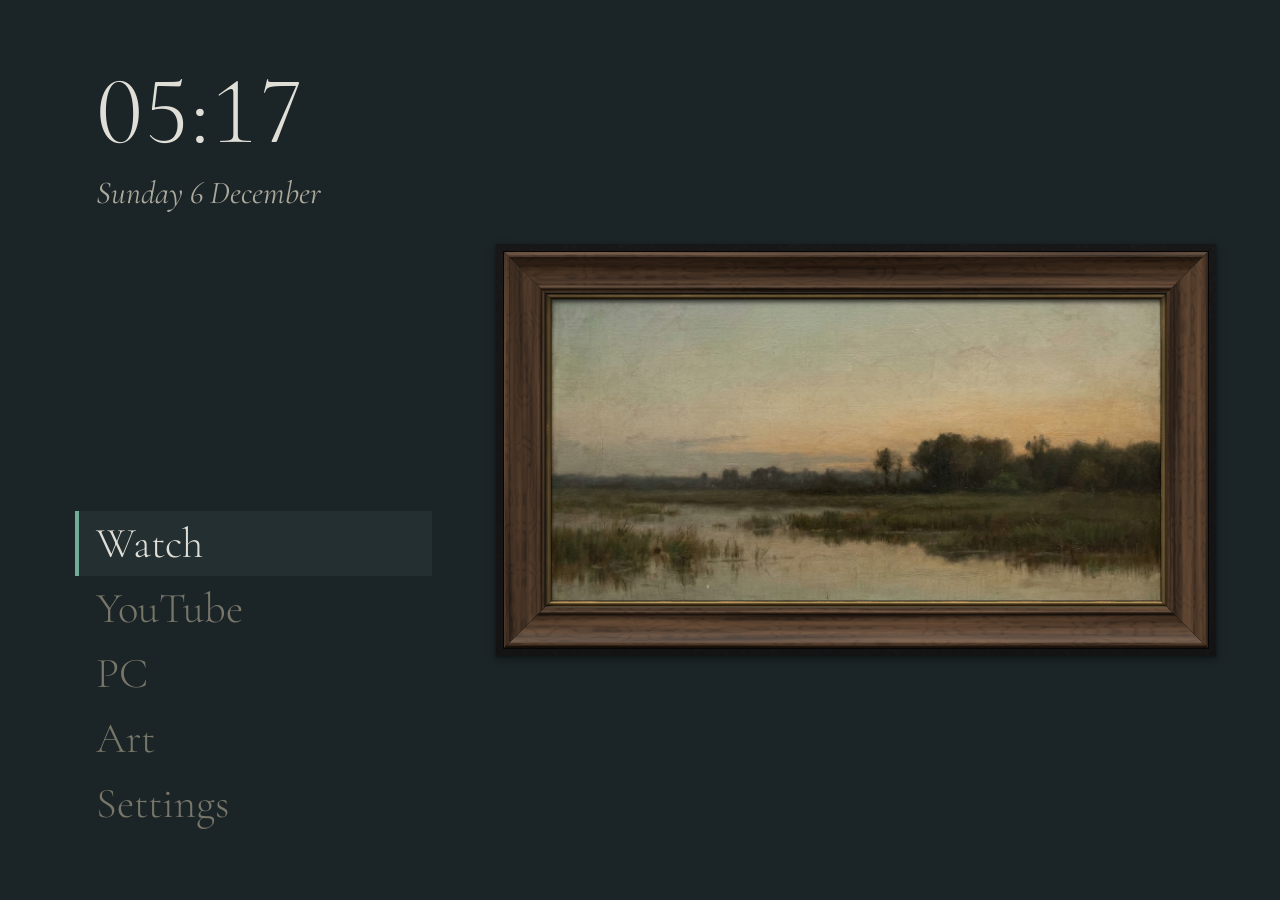
==== framed/index.html @ 80cb9a3a "Merge branch 'devin/1793652035-framed-ux-audit'" ====
<!DOCTYPE html>
<html lang="en" data-theme="mhach">
<head>
  <meta charset="utf-8">
  <title>framed</title>
  <meta name="viewport" content="width=1920, user-scalable=no">
  <meta name="description" content="framed — launcher + art mode for a Samsung Frame TV">
  <link rel="icon" href="assets/icon.png">
  <link rel="stylesheet" href="css/theme.css">
  <link rel="stylesheet" href="css/app.css">
  <link rel="stylesheet" href="css/frames.css">
</head>
<body>
  <div id="app" class="app">

    <!-- ============ LAUNCHER ============ -->
    <section id="screen-launcher" class="screen screen--launcher" data-screen="launcher" hidden>
      <div class="home">
        <div class="home__side">
          <header class="mast mast--home">
            <div class="mast__clock" id="mast-clock" aria-live="off">--:--</div>
            <div class="mast__date" id="mast-date"></div>
          </header>

          <div class="tiles" id="tiles" role="menu" aria-label="Apps">
            <button class="tile" data-focusable data-app="media" data-kind="screen" role="menuitem" tabindex="-1">
              <span class="tile__label">Watch</span>
            </button>
            <button class="tile" data-focusable data-app="youtube" data-kind="external" role="menuitem" tabindex="-1">
              <span class="tile__label">YouTube</span>
            </button>
            <!-- PC: launches the Moonlight app; the real bridge maps "moonlight" to its Tizen app id -->
            <button class="tile" data-focusable data-app="moonlight" data-kind="external" role="menuitem" tabindex="-1">
              <span class="tile__label">PC</span>
            </button>
            <button class="tile" data-focusable data-app="art" data-kind="screen" role="menuitem" tabindex="-1">
              <span class="tile__label">Art</span>
            </button>
            <button class="tile" data-focusable data-app="settings" data-kind="screen" role="menuitem" tabindex="-1">
              <span class="tile__label">Settings</span>
            </button>
          </div>
        </div>

        <!-- live miniature of the Art screen: the current picture, matte and frame -->
        <div class="home__art" id="home-art" aria-hidden="true">
          <div class="art-stage home__stage" id="home-stage">
            <div class="art-frame" id="home-frame">
              <span class="side side--t mount"></span>
              <span class="side side--l mount"></span>
              <span class="side side--r mount"></span>
              <span class="side side--b mount"></span>
              <span class="side side--t mould"></span>
              <span class="side side--l mould"></span>
              <span class="side side--r mould"></span>
              <span class="side side--b mould"></span>
              <div class="art-image" id="home-image"></div>
            </div>
          </div>
        </div>
      </div>
    </section>

    <!-- ============ ART ============ -->
    <section id="screen-art" class="screen screen--art" data-screen="art" hidden>
      <div class="art-stage" id="art-stage">
        <div class="art-frame" id="art-frame">
          <span class="side side--t mount"></span>
          <span class="side side--l mount"></span>
          <span class="side side--r mount"></span>
          <span class="side side--b mount"></span>
          <span class="side side--t mould"></span>
          <span class="side side--l mould"></span>
          <span class="side side--r mould"></span>
          <span class="side side--b mould"></span>
          <div class="art-image" id="art-image" role="img" aria-label="Artwork">
            <!-- two layers so the slideshow can cross-fade -->
            <div class="art-layer" id="art-layer-a" data-active="true"></div>
            <div class="art-layer" id="art-layer-b" data-active="false"></div>
          </div>
        </div>
        <div class="art-label" id="art-label" hidden>
          <div class="art-label__title" id="art-label-title"></div>
          <div class="art-label__meta" id="art-label-meta"></div>
        </div>
      </div>
      <!-- corner affordance: the only focusable on the stage while the panel is closed -->
      <button class="art-corner" id="art-corner" data-focusable tabindex="-1" aria-label="Art settings (S)">
        <span class="art-corner__hint">Adjust</span>
      </button>

      <aside class="panel" id="art-panel" aria-label="Art settings" hidden>
        <div class="panel__status" id="art-panel-status" aria-live="polite"></div>
        <div class="panel__sensor" id="art-ambient-status" role="status">Manual</div>
        <div class="panel__body" id="art-controls"></div>
      </aside>
    </section>

    <!-- ============ MEDIA: BROWSE ============ -->
    <section id="screen-media" class="screen screen--media" data-screen="media" hidden>
      <header class="mast mast--tight">
        <span class="mast__word">Watch</span>
      </header>

      <div class="media-browse">
        <!-- one strip of peers: Search is an action, the rest are shelves. All are plain
             buttons so ◂ ▸ walks the strip; a choice control here would eat ◂ ▸ to
             change shelf and strand the cursor away from Search. -->
        <div class="media-tools">
          <div class="media-shelves" id="media-shelves">
            <button class="shelf-btn" data-focusable data-shelf="search" tabindex="-1">Search</button>
            <button class="shelf-btn" data-focusable data-shelf="board" tabindex="-1">Board</button>
            <button class="shelf-btn" data-focusable data-shelf="browse" tabindex="-1">Browse</button>
            <button class="shelf-btn" data-focusable data-shelf="saved" data-label="My List" tabindex="-1">My List</button>
            <button class="shelf-btn" data-focusable data-shelf="continue" data-label="Continue" tabindex="-1">Continue</button>
            <button class="shelf-btn" data-focusable data-shelf="addons" tabindex="-1">Addons</button>
          </div>
        </div>
        <div class="media-cats" id="media-cats"></div>
        <div class="media-cats" id="media-filter"></div>
        <div class="media-cats" id="media-libtools"></div>
        <div class="status media-status" id="media-status" aria-live="polite"></div>
        <div class="media-grid" id="media-grid"></div>
        <button class="media-more" id="media-more" data-focusable tabindex="-1" hidden>More titles</button>
      </div>

      <!-- on-screen keyboard: the remote has no text entry, so search is typed by d-pad -->
      <div class="media-keys" id="media-keys" hidden>
        <div class="media-keys__query" id="media-query" aria-live="polite"></div>
        <div class="media-keys__grid" id="media-keys-grid"></div>
        <div class="media-keys__history" id="media-key-history"></div>
      </div>
    </section>

    <!-- ============ MEDIA: DETAIL ============ -->
    <section id="screen-media-item" class="screen screen--media-item" data-screen="media-item" hidden>
      <span id="md-crumb" hidden></span>
      <div class="media-detail__backdrop" id="md-backdrop" aria-hidden="true"></div>
      <div class="media-detail">
        <div class="media-detail__poster" id="md-poster" role="img" aria-label="Poster"></div>
        <div class="media-detail__info">
          <h2 class="media-detail__title" id="md-title"></h2>
          <div class="media-detail__meta" id="md-meta"></div>
          <div class="media-detail__cast" id="md-cast"></div>
          <p class="media-detail__desc" id="md-desc"></p>
          <div class="media-actions">
            <button class="act act--fill" id="md-play" data-focusable tabindex="-1" data-gated="true">
              <span class="act__name">Play</span><span class="act__value"></span>
            </button>
            <span class="act__why" id="md-play-why" hidden></span>
            <button class="act" id="md-save" data-focusable tabindex="-1"><span class="act__name">Save to My List</span></button>
            <button class="act" id="md-watched" data-focusable tabindex="-1"><span class="act__name">Mark watched</span></button>
            <button class="act" id="md-dismiss" data-focusable tabindex="-1" hidden><span class="act__name">Forget my place</span></button>
          </div>
          <div class="media-section-head" id="md-episodes-head" hidden>Episodes</div>
          <div class="media-episodes" id="md-episodes">
            <div class="season-pick" id="md-season"></div>
          </div>
          <div class="media-section-head" id="md-sources-head" hidden>Sources<span class="media-section-head__count" id="md-sources-count"></span></div>
          <div class="media-streams sources" id="md-streams"></div>
          <div class="status" id="md-status" aria-live="polite"></div>
        </div>
      </div>
    </section>

    <!-- ============ MEDIA: PLAYBACK ============ -->
    <!-- state contract: .player carries the machine as data-* attributes; media-play.js
         owns the machine + timers and writes attributes, text and inline widths/lefts. -->
    <section id="screen-media-play" class="screen screen--media-play" data-screen="media-play" hidden>
      <div class="player" id="mp" data-state="starting" data-chrome="shown" data-scrub="idle" data-slow="false" data-panel="closed" data-upnext="none">

        <video class="player__video" id="mp-video" playsinline></video>
        <div class="player__dim" aria-hidden="true"></div>

        <header class="player__top">
          <div class="player__title" id="mp-title"><span class="player__ep" id="mp-ep"></span></div>
          <div class="player__clock" id="mp-clock"></div>
        </header>

        <div class="player__band">
          <div class="upnext" id="mp-upnext">
            <div class="upnext__kicker">Up next</div>
            <div class="upnext__title" id="mp-upnext-title"></div>
            <div class="upnext__count">
              <div class="progress"><div class="progress__fill" id="mp-upnext-fill" style="width:100%"></div></div>
              <span class="upnext__words" id="mp-upnext-words"></span>
            </div>
            <p class="upnext__missing">None of this episode’s sources play on this TV.</p>
            <div class="acts">
              <button class="act act--fill" id="mp-upnext-go" data-focusable tabindex="-1"><span class="act__name">Play now</span></button>
              <button class="act" id="mp-upnext-stay" data-focusable tabindex="-1"><span class="act__name">Keep watching</span></button>
            </div>
          </div>

          <div class="player__line">
            <span class="player__state" id="mp-state" aria-live="polite"></span>
            <span class="player__times"><span class="player__now" id="mp-now">0:00</span> / <span id="mp-dur">0:00</span></span>
          </div>

          <div class="timeline" id="mp-timeline" data-focusable tabindex="-1" data-adjust="horizontal"
               role="slider" aria-label="Position" aria-valuemin="0" aria-valuemax="0" aria-valuenow="0" aria-valuetext="0:00 of 0:00">
            <div class="timeline__track">
              <div class="timeline__buffered" id="mp-buffered"></div>
              <div class="timeline__played" id="mp-played"></div>
              <div class="timeline__span" id="mp-span"></div>
              <div class="timeline__preview" id="mp-preview"></div>
              <div class="timeline__tip" id="mp-tip"><span class="timeline__delta" id="mp-tip-delta"></span></div>
              <div class="timeline__head" id="mp-head"></div>
            </div>
          </div>

          <div class="player__strip">
            <button class="act player__toggle" id="mp-toggle" data-focusable tabindex="-1"><span class="act__name">Pause</span></button>
            <button class="act" id="mp-subs" data-focusable tabindex="-1" data-row="lang"><span class="act__name">Subtitles</span><span class="act__value">Off</span></button>
            <button class="act" id="mp-speed" data-focusable tabindex="-1" data-row="speed"><span class="act__name">Speed</span><span class="act__value">1×</span></button>
            <button class="act" id="mp-sound" data-focusable tabindex="-1" data-row="sound"><span class="act__name">Sound</span><span class="act__value"></span></button>
            <button class="act" id="mp-next" data-focusable tabindex="-1" hidden><span class="act__name">Next episode</span></button>
            <span class="legend" id="mp-legend"></span>
          </div>
        </div>

        <div class="player__badge" aria-hidden="true">Buffering<div class="wait wait--inline"><span class="wait__tick"></span></div></div>

        <div class="player__veil" id="mp-veil">
          <div class="veil" role="status" aria-live="polite">
            <div class="veil__kicker" id="mp-veil-kicker"></div>
            <div class="veil__title" id="mp-veil-title"></div>
            <div class="veil__sub" id="mp-veil-sub"></div>
            <div class="wait" id="mp-veil-wait"><span class="wait__tick"></span></div>
            <p class="veil__msg" id="mp-veil-msg"></p>
            <p class="veil__cause" id="mp-veil-cause" hidden></p>
            <div class="veil__slow"><p class="veil__cause" id="mp-veil-slowcause"></p></div>
            <div class="acts" id="mp-veil-acts">
              <button class="act act--fill" id="mp-veil-go" data-focusable tabindex="-1"><span class="act__name"></span><span class="act__value"></span></button>
              <button class="act" id="mp-veil-alt" data-focusable tabindex="-1" hidden><span class="act__name"></span></button>
            </div>
            <span class="legend" id="mp-veil-legend"></span>
          </div>
        </div>

        <aside class="panel" id="mp-panel" aria-label="Options" hidden>
          <div class="panel__body">
            <div class="panel__title">Options</div>
            <div class="panel__group">Subtitles</div>
            <div id="mp-ctl-subs"></div>
            <div class="panel__group">Playback</div>
            <div id="mp-ctl-play"></div>
            <div class="panel__group" id="mp-grp-series" hidden>Series</div>
            <div id="mp-ctl-series"></div>
          </div>
          <div class="panel__foot">
            <span class="legend"><span class="legend__item"><span class="key">◂ ▸</span> Change</span><span class="legend__item"><span class="key">Back</span> Close</span></span>
          </div>
        </aside>
      </div>
    </section>

    <!-- ============ SETTINGS ============ -->
    <section id="screen-settings" class="screen screen--settings" data-screen="settings" hidden>
      <header class="mast">
        <span class="mast__word">Settings</span>
      </header>

      <div class="settings">
        <div class="settings__col">
          <div id="settings-home"></div>
          <div id="settings-theme"></div>
        </div>
      </div>

      <div class="about">framed 0.1.0 · <span id="about-bridge">—</span> · <span id="about-library">—</span></div>
    </section>

    <div class="toast" id="toast" role="status" aria-live="polite" hidden></div>
  </div>

  <!-- order matters: no modules (file:// must work), each file attaches to window.framed -->
  <svg width="0" height="0" aria-hidden="true" style="position:absolute">
    <filter id="adaptive-art-filter" color-interpolation-filters="sRGB" x="0" y="0" width="100%" height="100%">
      <feColorMatrix id="adaptive-color-matrix" type="matrix" values="1 0 0 0 0 0 1 0 0 0 0 0 1 0 0 0 0 0 1 0"/>
    </filter>
  </svg>
  <script src="js/bridge.tizen.js"></script>
  <script src="js/bridge.js"></script>
  <script src="js/store.js"></script>
  <script src="js/adaptive-core.js"></script>
  <script src="js/adaptive.js"></script>
  <script src="js/toast.js"></script>
  <script src="js/library.js"></script>   <!-- image source seam: swap this file to change where pictures come from -->
  <script src="js/slideshow.js"></script>
  <script src="js/controls.js"></script>
  <script src="js/nav.js"></script>
  <script src="js/router.js"></script>
  <script src="js/screens/launcher.js"></script>
  <script src="js/screens/art.js"></script>
  <script src="js/media.js"></script>     <!-- media source seam: Stremio addon protocol client + config block -->
  <script src="js/screens/media.js"></script>
  <script src="js/screens/media-item.js"></script>
  <script src="js/screens/media-play.js"></script>
  <script src="js/screens/settings.js"></script>
  <script src="js/app.js"></script>
</body>
</html>
---- framed/css/theme.css ----
/* =====================================================================================
 * framed — THEME: Mhach (the Saltmoor Pyramid), ultima Visual Language Canon §5.3.
 *
 * The only file where colour, type, line weight, radius, motion and space are decided.
 * css/app.css consumes these roles and holds no visual literals.
 * 1rem = 10 logical px on the 1920×1080 canvas. 10-foot floor: no text under 2.8rem.
 * ===================================================================================== */

@font-face { font-family: "Cormorant Garamond"; font-style: normal; font-weight: 300; font-display: block; src: url("../assets/fonts/cormorant-garamond-latin-300-normal.woff2") format("woff2"); }
@font-face { font-family: "Cormorant Garamond"; font-style: normal; font-weight: 400; font-display: block; src: url("../assets/fonts/cormorant-garamond-latin-400-normal.woff2") format("woff2"); }
@font-face { font-family: "Cormorant Garamond"; font-style: normal; font-weight: 500; font-display: block; src: url("../assets/fonts/cormorant-garamond-latin-500-normal.woff2") format("woff2"); }
@font-face { font-family: "Cormorant Garamond"; font-style: italic; font-weight: 400; font-display: block; src: url("../assets/fonts/cormorant-garamond-latin-400-italic.woff2") format("woff2"); }
@font-face { font-family: "EB Garamond"; font-style: normal; font-weight: 400; font-display: block; src: url("../assets/fonts/eb-garamond-latin-400-normal.woff2") format("woff2"); }
@font-face { font-family: "EB Garamond"; font-style: normal; font-weight: 500; font-display: block; src: url("../assets/fonts/eb-garamond-latin-500-normal.woff2") format("woff2"); }
@font-face { font-family: "EB Garamond"; font-style: italic; font-weight: 400; font-display: block; src: url("../assets/fonts/eb-garamond-latin-400-italic.woff2") format("woff2"); }

:root,
html[data-theme="mhach"] {
  /* ---- surfaces: waterlogged stone ---- */
  --fr-color-bg: #1B2427;              /* surface-base */
  --fr-color-surface: #242F32;         /* surface-raised */
  --fr-color-surface-raised: #242F32;  /* focused row / tile ground */
  --fr-color-surface-sunken: #12191C;  /* standing water, behind the matte */

  /* ---- ink: bone-pale ---- */
  --fr-color-text: #E0DFD7;
  --fr-color-text-muted: #ABA99C;
  --fr-color-text-faint: #777669;

  /* ---- lines ---- */
  --fr-color-border: #344246;
  --fr-color-border-strong: #4A5D64;
  --fr-border-width: 0.1rem;           /* pass 2: was 1px. In rem it stays one canvas pixel whether the engine lays out at 1080 or 2160 (4K panel) */

  /* ---- states ----
   * focus = charge (presence: where the cursor is). selected = seal (what is committed).
   * breach only for refusals. Nothing else carries colour. */
  --fr-color-focus: #72AC99;           /* charge */
  --fr-color-focus-text: #9CC9BA;      /* charge, text-safe */
  --fr-color-selected: #8143AD;        /* seal */
  --fr-color-selected-text: #C7A3E0;   /* seal, text-safe */
  --fr-color-disabled: #4A5D64;
  --fr-color-error: #A83841;           /* breach */
  --fr-color-ok: #72AC99;
  --fr-color-info: #4A5D64;
  --fr-focus-ring-width: 0.4rem;
  --fr-focus-bar: 0.6rem;              /* the charge bar on a focused tile / row */
  --fr-focus-scale: 1;                 /* Mhach does not grow; it is already exact */
  --fr-focus-gap: 0.8rem;              /* poster cursor: a charge rule held off the image, like a frame's reveal */
  --fr-color-focus-dim: #536E65;       /* charge-dim: the cursor on something that can't be acted on */
  --fr-recede: 0.55;                   /* the rest of a poster wall while one poster has the cursor */

  /* ---- art frame tones (read by js/screens/art.js) ---- */
  --fr-frame-dark: #12191C;
  --fr-frame-light: #E0DFD7;
  --fr-recess: rgba(0, 0, 0, 0.3);     /* shadow-box set-back band: a crisp step, never a blur */
  --fr-label-meta-opacity: 0.72;
  --fr-floor-black: #000;              /* the floor preview dims toward true black */

  /* ---- typography: serifs only, inverted weight (large runs light) ---- */
  --fr-font-display: "Cormorant Garamond", "EB Garamond", Georgia, serif;
  --fr-font-family: "EB Garamond", Georgia, serif;
  --fr-font-size-body: 2.8rem;
  --fr-font-size-label: 3.2rem;        /* control names, values */
  --fr-font-size-tile: 6.4rem;         /* launcher words */
  --fr-font-size-heading: 4.8rem;
  --fr-font-size-title: 7.2rem;        /* screen title */
  --fr-font-size-display: 14.4rem;     /* launcher clock */
  --fr-font-weight-display: 300;
  --fr-font-weight-heading: 300;
  --fr-font-weight-label: 400;
  --fr-font-weight-strong: 500;
  --fr-line-height: 1.4;
  --fr-letter-spacing-label: 0.02em;

  /* ---- space: canon §3.1 (4px base, ×1.5), doubled for the 10-foot canvas ---- */
  --fr-space-1: 0.8rem;
  --fr-space-2: 1.2rem;
  --fr-space-3: 1.6rem;
  --fr-space-4: 2.4rem;
  --fr-space-5: 3.2rem;
  --fr-space-6: 4.8rem;
  --fr-space-7: 7.2rem;
  --fr-space-8: 9.6rem;
  --fr-space-9: 14.4rem;
  --fr-gutter: 14.4rem;                /* screen side margin */
  --fr-panel-width: 72rem;
  --fr-home-art-width: 108rem;         /* launcher miniature of the Art screen (16:9) */
  /* The Frame 2024 (55" LS03D) body and bezel in mm, for the home miniature's TV frame */
  --fr-tv-body-w: 1236.98;
  --fr-tv-body-h: 708.66;
  --fr-tv-bezel-side: 14.14;
  --fr-tv-bezel-tb: 14.38;
  --fr-home-art-recede: 0.45;          /* how far it dims while another app is focused */

  /* ---- shape & motion: the pyramid does not forgive curves; motion cuts ---- */
  --fr-radius: 0;
  --fr-motion: 60ms ease-out;
  --fr-motion-reveal: 110ms ease-out;
  --fr-motion-art: 900ms ease-in-out;  /* slideshow dissolve: the one slow thing, because it is the art */
  --fr-shadow-panel: none;             /* canon §2.5: no drop shadows */
  --fr-shadow-toast: none;

  /* =================================================================================
   * PASS 2 — playback and media surfaces. Every role below is new; nothing above changed.
   * ================================================================================= */

  /* ---- over the picture: a flat band of standing water. Never a gradient, never a blur. ---- */
  --fr-color-scrim: rgba(18, 25, 28, 0.88);  /* surface-sunken held over video */
  --fr-pause-dim: 0.45;                      /* how far the picture steps back while paused */
  --fr-color-veil: #000;                     /* behind starting / refusals / the end: the screen is "off" */
  --fr-backdrop-opacity: 0.12;               /* detail backdrop (was 0.22 inline): a bright still must not lift muted ink below AA */
  --fr-player-gutter: 9.6rem;                /* band side margin: wider than the picture's own safe area */
  --fr-panel-width-player: 88rem;            /* Options drawer: a subtitle language row fits five names on one line */

  /* ---- the one filled action on a surface: bone ground, stone ink ---- */
  --fr-color-act: #E0DFD7;
  --fr-color-on-act: #1B2427;
  --fr-color-act-gated: #344246;             /* a filled action that can't be used yet; its reason sits beside it */
  --fr-color-on-act-gated: #ABA99C;

  /* ---- timeline, progress hairlines ---- */
  --fr-color-track: #4A5D64;                 /* the whole length */
  --fr-color-buffered: #777669;              /* what has arrived */
  --fr-color-played: #E0DFD7;                /* what has been seen */
  --fr-timeline-h: 0.6rem;
  --fr-timeline-h-focus: 1.2rem;             /* the track thickens under the cursor instead of changing colour */
  --fr-thumb-w: 0.6rem;                      /* the upright head, same blade as .range__thumb */
  --fr-thumb-h: 4.8rem;
  --fr-progress-h: 0.6rem;                   /* resume hairline on posters and episode rows */

  /* ---- waits: a stepped tick along a hairline (8 cuts per cycle). It cuts, it does not glide.
   * Work in progress is bone, not charge: charge means "the cursor is here", and a wait is not a cursor. ---- */
  --fr-color-working: #ABA99C;
  --fr-wait-cycle: 1.6s;

  /* ---- subtitles (::cue): the body serif on a stone ground ---- */
  --fr-cue-font: "EB Garamond", Georgia, serif;
  --fr-cue-ink: #E0DFD7;
  --fr-cue-ground: rgba(18, 25, 28, 0.72);

  /* ---- player timing, read by js/screens/media-play.js via getComputedStyle (unitless ms) ---- */
  --fr-chrome-linger: 5000;                  /* overlay hides this long after the last key, while playing */
  --fr-scrub-settle: 800;                    /* a scrub commits this long after the last ◂ ▸ */
  --fr-slow-start: 8000;                     /* starting longer than this earns the second line + another-source action */
  --fr-stall: 20000;                         /* buffering longer than this becomes a refusal with Retry */
  --fr-upnext-count: 10;                     /* seconds the next-episode countdown runs (autoplay on) */
}
---- framed/css/app.css ----
/*
 * framed — LAYOUT & MECHANICS ONLY.
 * No colour, font, radius, motion or spacing literals live here; everything resolves through
 * css/theme.css. If you need a new visual decision, add a token there and reference it here.
 *
 * Authoring canvas: 1920×1080 logical (Tizen renders web apps at 1080p logical and the panel
 * upscales to 4K). 1rem = 100vw/192 = 10px at 1920 wide.
 */
html { font-size: calc(100vw / 192); background: var(--fr-color-bg); }
html, body { margin: 0; padding: 0; height: 100%; overflow: hidden; }
body {
  font-family: var(--fr-font-family);
  font-size: var(--fr-font-size-body);
  line-height: var(--fr-line-height);
  color: var(--fr-color-text);
  background: var(--fr-color-bg);
  -webkit-font-smoothing: antialiased;
  cursor: none;                       /* TV: no pointer. Shown again while a pointer actually moves. */
}
body.has-pointer { cursor: default; }
*, *::before, *::after { box-sizing: border-box; }
button { font: inherit; color: inherit; background: none; border: 0; padding: 0; margin: 0; text-align: inherit; cursor: inherit; }
button:focus, [data-focusable]:focus { outline: none; }  /* focus is drawn explicitly below, never left to UA defaults */
[hidden] { display: none !important; }

.app { position: relative; width: 100%; height: 100%; }
.screen { position: absolute; top: 0; right: 0; bottom: 0; left: 0; display: flex; flex-direction: column; }

/* ---------- masthead ---------- */
.mast { padding: var(--fr-space-8) var(--fr-gutter) 0; }
.mast__clock {
  font-family: var(--fr-font-display); font-size: var(--fr-font-size-display); font-weight: var(--fr-font-weight-display);
  line-height: 1; font-variant-numeric: lining-nums tabular-nums;
}
.mast__word {
  font-family: var(--fr-font-display); font-size: var(--fr-font-size-title); font-weight: var(--fr-font-weight-display);
  line-height: 1;
}

/* ---------- launcher: time and the app index on the left, the art hanging on the right ---------- */
.home {
  flex: 1; display: grid; grid-template-columns: 1fr var(--fr-home-art-width); gap: var(--fr-space-8);
  align-items: center; padding: var(--fr-space-8) var(--fr-space-8) var(--fr-space-8) var(--fr-gutter);
}
.home__side { display: flex; flex-direction: column; justify-content: space-between; align-self: stretch; }
.mast--home { padding: 0; }
.mast__date {
  margin-top: var(--fr-space-3);
  font-family: var(--fr-font-display); font-style: italic; font-size: var(--fr-font-size-heading); font-weight: var(--fr-font-weight-label);
  color: var(--fr-color-text-muted);
}
.tiles { display: flex; flex-direction: column; margin-left: calc(var(--fr-space-5) * -1); }
.tile {
  position: relative; display: block; padding: var(--fr-space-2) var(--fr-space-5);
  color: var(--fr-color-text-faint);
  border-radius: var(--fr-radius);
  transition: background-color var(--fr-motion), color var(--fr-motion), box-shadow var(--fr-motion);
}
.tile__label {
  font-family: var(--fr-font-display); font-size: var(--fr-font-size-tile); font-weight: var(--fr-font-weight-display);
  line-height: 1.15;
}
.tile:focus, .tile.is-focused {
  color: var(--fr-color-text);
  background: var(--fr-color-surface-raised);
  box-shadow: inset var(--fr-focus-bar) 0 0 0 var(--fr-color-focus);
}

/* the miniature: a 16:9 copy of the Art screen; it recedes until Art is the focused app */
.home__art { position: relative; width: var(--fr-home-art-width); height: calc(var(--fr-home-art-width) * 9 / 16); }
.home__stage { position: absolute; }
.home__art::after {
  content: ""; position: absolute; top: 0; right: 0; bottom: 0; left: 0; pointer-events: none;
  background: var(--fr-color-bg); opacity: var(--fr-home-art-recede);
  transition: opacity var(--fr-motion-reveal);
}
.home__art.is-lit::after { opacity: 0; }

/* ---------- controls (shared by Art panel + Settings): one focusable row each ---------- */
.control {
  position: relative;
  display: grid; grid-template-columns: 1fr auto; grid-template-areas: "name value" "track track";
  gap: var(--fr-space-3) var(--fr-space-4); padding: var(--fr-space-4) var(--fr-space-5); margin: 0 calc(var(--fr-space-5) * -1);
  border-radius: var(--fr-radius);
  transition: background-color var(--fr-motion), box-shadow var(--fr-motion);
}
.control__name { grid-area: name; font-size: var(--fr-font-size-label); letter-spacing: var(--fr-letter-spacing-label); color: var(--fr-color-text-muted); }
.control__value {
  grid-area: value; font-family: var(--fr-font-display); font-size: var(--fr-font-size-label); font-weight: var(--fr-font-weight-strong);
  font-variant-numeric: lining-nums tabular-nums;
}
.control__track { grid-area: track; }
.control__help { display: none; }
.control--choice .control__value, .control--action .control__value { display: none; }
.control:focus, .control.is-focused {
  background: var(--fr-color-surface-raised);
  box-shadow: inset var(--fr-focus-bar) 0 0 0 var(--fr-color-focus);
}
.control:focus .control__name, .control.is-focused .control__name { color: var(--fr-color-text); }

/* range: hairline track, fill, upright thumb */
.range { position: relative; height: 0.2rem; margin: var(--fr-space-3) 0 var(--fr-space-2); background: var(--fr-color-border-strong); }
.range__fill { position: absolute; left: 0; top: 0; bottom: 0; background: var(--fr-color-text-faint); }
.range__thumb { position: absolute; top: 50%; width: 0.6rem; height: 3.2rem; margin-left: -0.3rem; transform: translateY(-50%); background: var(--fr-color-text-muted); }
.control:focus .range__fill, .control.is-focused .range__fill { background: var(--fr-color-focus); }
.control:focus .range__thumb, .control.is-focused .range__thumb { background: var(--fr-color-text); }

/* choice: words; the committed one is ink with a seal bar beneath */
.choice { display: flex; flex-wrap: wrap; gap: var(--fr-space-2) var(--fr-space-6); }
.choice__opt { font-size: var(--fr-font-size-label); padding-bottom: var(--fr-space-1); color: var(--fr-color-text-faint); }
.choice__opt[data-selected="true"] { color: var(--fr-color-text); box-shadow: inset 0 -0.3rem 0 0 var(--fr-color-selected); }
.choice__opt[data-disabled="true"] { color: var(--fr-color-disabled); }

/* swatches: colour squares; the committed one carries a seal outline */
.swatches { display: flex; flex-wrap: wrap; gap: var(--fr-space-4); padding: var(--fr-space-1) 0; }
.swatch { width: 6.4rem; height: 6.4rem; border: var(--fr-border-width) solid var(--fr-color-border-strong); border-radius: var(--fr-radius); }
.swatch[data-selected="true"] { outline: 0.4rem solid var(--fr-color-selected); outline-offset: 0.4rem; }
.swatch--custom { position: relative; }
.swatch--custom::after {
  content: "+"; position: absolute; top: 0; right: 0; bottom: 0; left: 0; display: flex; align-items: center; justify-content: center;
  font-family: var(--fr-font-display); font-weight: var(--fr-font-weight-display); font-size: var(--fr-font-size-heading); color: var(--fr-color-text-muted);
}

/* ---------- art settings panel (right-hand drawer, focus-trapped while open) ---------- */
.panel {
  position: absolute; top: 0; right: 0; bottom: 0; width: var(--fr-panel-width);
  display: flex; flex-direction: column;
  background: var(--fr-color-bg);
  box-shadow: var(--fr-shadow-panel);
}
.panel__status { display: none; }  /* the Picture row already says where the slideshow is */
.panel__sensor { padding: 16px 32px 0; font-size: 16px; opacity: 0.8; }
.panel__body { flex: 1; overflow-y: auto; padding: var(--fr-space-7) var(--fr-space-7); scrollbar-width: none; }
.panel__body::-webkit-scrollbar { display: none; }

/* ---------- art stage: matte + frame + image ----------
 * The stage IS the matte: its background is the matte colour, its padding is the matte width
 * (in vmin so the band is equal on all sides) plus an optional extra bottom weight.
 * The frame box is sized by JS (art.js layout()) to hug the image (contain) or fill (cover). */
.screen--art { background: var(--fr-color-surface-sunken); overflow: hidden; }
.art-stage {
  --matte: 8;              /* % of the shorter screen edge, each side */
  --matte-bottom: 0;       /* extra bottom %, gallery-style */
  --matte-color: var(--fr-frame-light);  /* overridden per user setting by JS */
  --frame-color: var(--fr-frame-dark);   /* caption ink, auto-contrast against the matte (JS) */
  --u: 1vmin; --mw: 0px; --fw: 0px;      /* mount / moulding geometry (JS, see css/frames.css) */
  position: absolute; top: 0; right: 0; bottom: 0; left: 0;
  background: var(--matte-color);
  padding: calc(var(--matte) * 1vmin) calc(var(--matte) * 1vmin) calc((var(--matte) + var(--matte-bottom)) * 1vmin);
  display: flex; align-items: center; justify-content: center;
  transition: filter var(--fr-motion-art) ease;  /* dimming glides down like gallery lights */
}
.screen--art.panel-open .art-stage { right: var(--fr-panel-width); }
.art-frame { position: relative; flex: none; width: 100%; height: 100%; }
.art-image { position: absolute; top: 0; right: 0; bottom: 0; left: 0; background-repeat: no-repeat; background-position: center; background-size: contain; }
.art-image[data-fit="cover"] { background-size: cover; }
/* slideshow cross-fade: two stacked layers; JS paints the next picture on the inactive one, then
 * flips data-active. A slow dissolve, as a gallery lights a new work. */
.art-layer {
  position: absolute; top: 0; right: 0; bottom: 0; left: 0;
  background-repeat: no-repeat; background-position: center; background-size: contain;
  opacity: 0; transition: opacity var(--fr-motion-art);
}
.art-layer[data-active="true"] { opacity: 1; }
.art-image[data-fit="cover"] .art-layer { background-size: cover; }

/* caption: a one-line museum label in the bottom matte band */
.art-label {
  position: absolute; left: calc(var(--matte) * 1vmin); bottom: calc(var(--matte) * 0.3vmin);
  display: flex; align-items: baseline; gap: var(--fr-space-4);
  color: var(--frame-color); font-size: var(--fr-font-size-body); line-height: 1.2;
}
.art-label__title { font-family: var(--fr-font-display); font-style: italic; font-weight: var(--fr-font-weight-label); font-size: var(--fr-font-size-label); }
.art-label__meta { opacity: var(--fr-label-meta-opacity); }

/* corner affordance: the only focusable on the stage while the panel is closed.
 * Fully hidden while art is shown; any d-pad key reveals it (.show-chrome) already focused,
 * so the cursor appears the moment you reach for it. */
.art-corner {
  position: absolute; right: var(--fr-space-5); bottom: var(--fr-space-5);
  min-width: 4.8rem; min-height: 4.8rem; padding: var(--fr-space-2) var(--fr-space-4);
  color: var(--fr-color-text); background: var(--fr-color-bg); border-radius: var(--fr-radius);
  opacity: 0;
  transition: opacity var(--fr-motion);
}
.art-corner__hint { font-size: var(--fr-font-size-label); display: none; }
.art-corner:hover, .screen--art.show-chrome .art-corner { opacity: 0.6; }
.screen--art.show-chrome .art-corner:focus, .screen--art.show-chrome .art-corner.is-focused, .art-corner:hover:focus {
  opacity: 1; box-shadow: inset 0 calc(var(--fr-focus-bar) * -1) 0 0 var(--fr-color-focus);
}
.screen--art.show-chrome .art-corner:focus .art-corner__hint, .screen--art.show-chrome .art-corner.is-focused .art-corner__hint { display: inline; }
.screen--art.panel-open .art-corner { display: none; }

/* ---------- settings: panel and art on the left, slideshow and theme on the right ---------- */
.settings {
  flex: 1; display: grid; grid-template-columns: 1fr 1fr; gap: var(--fr-space-9);
  align-items: start; padding: var(--fr-space-7) var(--fr-gutter) 0;
}
.settings__col .control { margin-bottom: var(--fr-space-3); }
.floor-preview { position: relative; width: 48rem; height: 27rem; margin-top: var(--fr-space-3); background: url("../assets/art/landscape.jpg") center / cover no-repeat; }
.floor-preview::after { content: ""; position: absolute; top: 0; right: 0; bottom: 0; left: 0; background: var(--fr-floor-black); opacity: var(--floor-dim, 0.9); }
.about { padding: 0 var(--fr-gutter) var(--fr-space-7); color: var(--fr-color-text-faint); }

/* ---------- toast ---------- */
.toast {
  position: absolute; left: 50%; bottom: var(--fr-space-9); transform: translateX(-50%); z-index: 10;
  padding: var(--fr-space-3) var(--fr-space-5);
  background: var(--fr-color-surface-raised); color: var(--fr-color-text);
  box-shadow: inset var(--fr-focus-bar) 0 0 0 var(--fr-color-info);
  border-radius: var(--fr-radius);
}
.toast[data-tone="ok"] { box-shadow: inset var(--fr-focus-bar) 0 0 0 var(--fr-color-ok); }
.toast[data-tone="error"] { box-shadow: inset var(--fr-focus-bar) 0 0 0 var(--fr-color-error); }

/* ---------- quiet status line (loading, empty, refusals) ---------- */
.status { margin-top: var(--fr-space-3); font-family: var(--fr-font-display); font-style: italic; font-size: var(--fr-font-size-label); color: var(--fr-color-text-muted); }
.status:empty { display: none; }


/* =====================================================================================
 * PASS 2 — shared parts. Media screens and the player compose these; they add no parts of
 * their own. Each is shown with fixture data in specimen/index.html before any screen uses it.
 *   .act        the one button kind (quiet), .act--fill the single loud one per surface
 *   .wait       a wait with a form: stepped tick on a hairline
 *   .progress   resume hairline (posters, episode rows)
 *   .note       one quiet sentence that explains a list (why rows are struck, what "Ready" means)
 *   .empty      emptiness that is a failure: plain words, the cause, one way on
 *   .key        a remote key named in a legend
 *   .control--noted / [data-gated]   a control row with a visible reason line
 * ===================================================================================== */

/* ---------- act ----------
 * .shelf-btn, .media-more, .media-key and .media-action are this part under older names; they keep
 * working (same rules) until the markup is renamed. New markup uses .act only. */
.act, .shelf-btn, .media-more, .media-key, .media-action {
  display: inline-block; padding: var(--fr-space-2) var(--fr-space-5);
  font-size: var(--fr-font-size-label); color: var(--fr-color-text-muted); white-space: nowrap;
  border-radius: var(--fr-radius);
  transition: background-color var(--fr-motion), box-shadow var(--fr-motion), color var(--fr-motion), outline-color var(--fr-motion);
}
.act__name { color: inherit; }
.act__value {
  margin-left: var(--fr-space-2); font-family: var(--fr-font-display); font-weight: var(--fr-font-weight-strong);
  color: var(--fr-color-text); font-variant-numeric: lining-nums tabular-nums;
}
.act:focus, .act.is-focused,
.shelf-btn:focus, .shelf-btn.is-focused,
.media-more:focus, .media-more.is-focused,
.media-key:focus, .media-key.is-focused,
.media-action:focus, .media-action.is-focused {
  background: var(--fr-color-surface-raised); color: var(--fr-color-text);
  box-shadow: inset var(--fr-focus-bar) 0 0 0 var(--fr-color-focus);
}
/* the loud one: bone ground. Its cursor is the poster's charge rule, held off the edge. */
.act--fill {
  color: var(--fr-color-on-act); background: var(--fr-color-act);
  outline: var(--fr-focus-ring-width) solid transparent; outline-offset: var(--fr-focus-gap);
}
.act--fill .act__value { color: var(--fr-color-on-act); }
.act--fill:focus, .act--fill.is-focused {
  color: var(--fr-color-on-act); background: var(--fr-color-act); box-shadow: none;
  outline-color: var(--fr-color-focus);
}
/* gated: stays on screen and reachable; OK does nothing; the reason sits in .act__why beside it */
.act[data-gated="true"], .act[data-gated="true"]:focus, .act[data-gated="true"].is-focused { color: var(--fr-color-disabled); }
.act--fill[data-gated="true"], .act--fill[data-gated="true"]:focus, .act--fill[data-gated="true"].is-focused {
  color: var(--fr-color-on-act-gated); background: var(--fr-color-act-gated);
}
.act--fill[data-gated="true"] .act__value { color: var(--fr-color-on-act-gated); }
.act[data-gated="true"]:focus, .act[data-gated="true"].is-focused { box-shadow: inset var(--fr-focus-bar) 0 0 0 var(--fr-color-focus-dim); }
.act--fill[data-gated="true"]:focus, .act--fill[data-gated="true"].is-focused { box-shadow: none; outline-color: var(--fr-color-focus-dim); }
.act[data-busy="true"] { cursor: progress; }  /* pressed and working: a second OK is ignored (JS), the label says so */
.act__why {
  display: inline-block; margin-left: var(--fr-space-4);
  font-family: var(--fr-font-display); font-style: italic; font-size: var(--fr-font-size-label); color: var(--fr-color-text-muted);
}
.acts { display: flex; flex-wrap: wrap; align-items: center; gap: var(--fr-space-3) var(--fr-space-4); }

/* ---------- wait ---------- */
.wait { position: relative; width: 48rem; max-width: 100%; height: 0.4rem; overflow: hidden; background: var(--fr-color-track); }
.wait__tick {
  position: absolute; top: 0; bottom: 0; left: 0; width: 12.5%;   /* one of 8 cuts */
  background: var(--fr-color-working);
  -webkit-animation: fr-wait var(--fr-wait-cycle) steps(8, end) infinite; animation: fr-wait var(--fr-wait-cycle) steps(8, end) infinite;
}
.wait--inline { display: inline-block; vertical-align: middle; width: 16rem; margin-left: var(--fr-space-3); }
@-webkit-keyframes fr-wait { from { -webkit-transform: translateX(0); transform: translateX(0); } to { -webkit-transform: translateX(800%); transform: translateX(800%); } }
@keyframes fr-wait { from { transform: translateX(0); } to { transform: translateX(800%); } }
/* less motion: the tick stops and the whole hairline is lit at half. The words still say "working". */
@media (prefers-reduced-motion: reduce) { .wait__tick { -webkit-animation: none; animation: none; width: 100%; opacity: 0.5; } }
html[data-motion="reduced"] .wait__tick { -webkit-animation: none; animation: none; width: 100%; opacity: 0.5; }

/* ---------- progress ---------- */
.progress { position: relative; height: var(--fr-progress-h); background: var(--fr-color-track); }
.progress__fill { position: absolute; top: 0; bottom: 0; left: 0; background: var(--fr-color-played); }  /* width: inline %, a value not a paint */

/* ---------- note ---------- */
.note {
  margin: var(--fr-space-2) 0 var(--fr-space-4); max-width: 104rem;
  font-family: var(--fr-font-display); font-style: italic; font-size: var(--fr-font-size-label); color: var(--fr-color-text-muted);
}

/* ---------- empty (a failure, so it takes the space) ---------- */
.empty {
  max-width: 112rem; margin-top: var(--fr-space-4); padding: var(--fr-space-5) var(--fr-space-6);
  background: var(--fr-color-surface);
  box-shadow: inset var(--fr-focus-bar) 0 0 0 var(--fr-color-border-strong);
}
.empty--fault { box-shadow: inset var(--fr-focus-bar) 0 0 0 var(--fr-color-error); }
.empty__head {
  font-family: var(--fr-font-display); font-size: var(--fr-font-size-heading); font-weight: var(--fr-font-weight-heading);
  line-height: 1.15; color: var(--fr-color-text);
}
.empty__cause { margin: var(--fr-space-3) 0 0; max-width: 92rem; color: var(--fr-color-text-muted); }
.empty .acts { margin-top: var(--fr-space-5); }

/* ---------- key: a remote key named in a legend ---------- */
.key {
  display: inline-block; min-width: 4rem; margin-right: var(--fr-space-1); padding: 0 var(--fr-space-2);
  font-family: var(--fr-font-family); font-style: normal; font-size: var(--fr-font-size-body); line-height: 1.3; text-align: center;
  color: var(--fr-color-text); border: var(--fr-border-width) solid var(--fr-color-border-strong); border-radius: var(--fr-radius);
}
.legend {
  font-family: var(--fr-font-display); font-style: italic; font-size: var(--fr-font-size-body); color: var(--fr-color-text-muted);
  white-space: nowrap;
}
.legend__item + .legend__item { margin-left: var(--fr-space-5); }

/* ---------- controls: a visible reason line, and gated rows ---------- */
.control--noted { grid-template-areas: "name value" "track track" "note note"; }
.control__note {
  grid-area: note; margin-top: calc(var(--fr-space-2) * -1);
  font-family: var(--fr-font-display); font-style: italic; font-size: var(--fr-font-size-body); color: var(--fr-color-text-muted);
}
.control[data-gated="true"] .control__name,
.control[data-gated="true"]:focus .control__name, .control[data-gated="true"].is-focused .control__name { color: var(--fr-color-text-muted); }
.control[data-gated="true"] .choice__opt { color: var(--fr-color-disabled); }
.control[data-gated="true"] .choice__opt[data-selected="true"] { color: var(--fr-color-text-muted); box-shadow: inset 0 -0.3rem 0 0 var(--fr-color-disabled); }
.control[data-gated="true"]:focus, .control[data-gated="true"].is-focused { box-shadow: inset var(--fr-focus-bar) 0 0 0 var(--fr-color-focus-dim); }
.control[data-fault="true"] .control__note { color: var(--fr-color-text); }
.control[data-fault="true"] { box-shadow: inset var(--fr-focus-bar) 0 0 0 var(--fr-color-error); }
.control[data-fault="true"]:focus, .control[data-fault="true"].is-focused { box-shadow: inset var(--fr-focus-bar) 0 0 0 var(--fr-color-focus); }

/* ---------- media: browse ----------
 * Title, then the toolbar and catalog tabs, then posters six across with no card chrome. The
 * focused poster takes a charge rule held off its edge like a frame's reveal; the rest of the wall
 * recedes while the grid has the cursor. Board rows use the same poster measure as the grid,
 * so a poster is one size wherever it hangs. */
.mast--tight { padding-top: var(--fr-space-4); }
.screen--media .mast__word, .screen--media-item .mast__word { font-size: var(--fr-font-size-heading); }
.media-cats { display: inline-block; min-width: 48rem; max-width: 100%; }
.media-cats .control { grid-template-areas: "track track"; padding-top: var(--fr-space-2); padding-bottom: var(--fr-space-2); }
.media-cats .control__name { display: none; }
.media-browse { --poster-gap: var(--fr-space-5); flex: 1; overflow-y: auto; padding: var(--fr-space-4) var(--fr-gutter) var(--fr-space-8); scrollbar-width: none; }
.media-browse::-webkit-scrollbar { display: none; }
.media-status { margin-top: 0; }
.media-grid { display: grid; grid-template-columns: repeat(6, 1fr); gap: var(--fr-space-6) var(--poster-gap); margin-top: var(--fr-space-5); }
.media-card {
  display: flex; flex-direction: column; padding: 0; text-align: left; min-width: 0;
  /* no transition: animating opacity on every card made each d-pad step repaint the wall */
}
.media-card__poster {
  position: relative; width: 100%; padding-top: 150%;            /* 2:3 */
  background: var(--fr-color-surface) center / cover no-repeat;
  outline: var(--fr-focus-ring-width) solid transparent; outline-offset: var(--fr-focus-gap);
  transition: outline-color var(--fr-motion);
}
/* resume point: a hairline along the poster's foot, inside the image (replaces "37% watched" in words) */
.media-card__progress { position: absolute; left: 0; right: 0; bottom: 0; }
.media-card, .media-stream, .media-addon, .control, .media-action, .act, .shelf-btn, .ep, .src, .src-more {
  scroll-margin-top: var(--fr-space-4); scroll-margin-bottom: var(--fr-space-4);
}
/* one line each, by nowrap + ellipsis: -webkit-line-clamp is on the risk list */
.media-card__title, .media-card__sub { overflow: hidden; white-space: nowrap; text-overflow: ellipsis; }
.media-card__title { margin-top: var(--fr-space-3); font-size: var(--fr-font-size-body); line-height: 1.25; color: var(--fr-color-text-muted); }
.media-card__sub { font-family: var(--fr-font-display); font-style: italic; font-size: var(--fr-font-size-body); line-height: 1.25; color: var(--fr-color-text-muted); }
.media-card:focus .media-card__poster, .media-card.is-focused .media-card__poster { outline-color: var(--fr-color-focus); }
.media-card:focus .media-card__title, .media-card.is-focused .media-card__title { color: var(--fr-color-text); }
/* recede: .has-cursor is set by media.js on focusin/focusout of the grid (works everywhere);
 * :focus-within is kept as its own rule so an engine without it drops only that line. */
.media-grid.has-cursor .media-card { opacity: var(--fr-recede); }
.media-grid:focus-within .media-card { opacity: var(--fr-recede); }
.media-grid .media-card:focus, .media-grid .media-card.is-focused { opacity: 1; }

/* browse toolbar: Search + shelves as one strip of peer buttons above the catalog row */
.media-shelves { display: flex; flex-wrap: wrap; gap: var(--fr-space-2) var(--fr-space-6); }
.shelf-btn[data-selected="true"] { color: var(--fr-color-text); box-shadow: inset 0 -0.3rem 0 0 var(--fr-color-selected); }
.shelf-btn[data-selected="true"]:focus, .shelf-btn[data-selected="true"].is-focused {
  box-shadow: inset var(--fr-focus-bar) 0 0 0 var(--fr-color-focus), inset 0 -0.3rem 0 0 var(--fr-color-selected);
}
.media-more { margin-top: var(--fr-space-6); }

/* Board: stacked horizontal rows (Continue / My List / one per catalog) */
.media-grid.is-board { display: block; margin-top: 0; }
.media-row-wrap { margin-top: var(--fr-space-6); }
.media-row__title {
  margin-bottom: var(--fr-space-3);
  font-family: var(--fr-font-display); font-size: var(--fr-font-size-heading); font-weight: var(--fr-font-weight-display);
  color: var(--fr-color-text);
}
/* the row pads its own top/left so the held-off focus rule is never clipped by overflow */
.media-row {
  display: flex; gap: var(--poster-gap); overflow-x: auto; scrollbar-width: none;
  padding: calc(var(--fr-focus-gap) + var(--fr-focus-ring-width)); margin: calc((var(--fr-focus-gap) + var(--fr-focus-ring-width)) * -1);
}
.media-row::-webkit-scrollbar { display: none; }
.media-row .media-card { flex: 0 0 calc((100% - var(--poster-gap) * 5) / 6); }

/* Addons shelf rows */
.media-addon {
  display: flex; flex-direction: column; gap: var(--fr-space-1); width: 100%; text-align: left;
  padding: var(--fr-space-3) var(--fr-space-5); margin-top: var(--fr-space-3);
  border-radius: var(--fr-radius);
  transition: background-color var(--fr-motion), box-shadow var(--fr-motion);
}
.media-addon__name { font-size: var(--fr-font-size-label); color: var(--fr-color-text-muted); }
.media-addon__sub { font-family: var(--fr-font-display); font-style: italic; font-size: var(--fr-font-size-body); color: var(--fr-color-text-muted); }
.media-addon:focus, .media-addon.is-focused { background: var(--fr-color-surface-raised); box-shadow: inset var(--fr-focus-bar) 0 0 0 var(--fr-color-focus); }
.media-addon:focus .media-addon__name, .media-addon.is-focused .media-addon__name { color: var(--fr-color-text); }

/* recent searches under the keyboard */
.media-keys__history { display: flex; align-items: center; flex-wrap: wrap; gap: var(--fr-space-2); margin-top: var(--fr-space-4); }
.media-keys__history:empty { display: none; }
.media-keys__history-label { font-family: var(--fr-font-display); font-style: italic; font-size: var(--fr-font-size-body); color: var(--fr-color-text-muted); }
.media-key--chip { min-width: 0; }

/* on-screen keyboard overlay (search typed by d-pad) */
.media-keys {
  position: absolute; left: 50%; bottom: var(--fr-space-8); transform: translateX(-50%);
  padding: var(--fr-space-5) var(--fr-space-6); background: var(--fr-color-bg);
  box-shadow: inset var(--fr-focus-bar) 0 0 0 var(--fr-color-border-strong);
}
.media-keys__query {
  min-height: var(--fr-space-7); margin-bottom: var(--fr-space-4);
  font-family: var(--fr-font-display); font-size: var(--fr-font-size-heading); color: var(--fr-color-text);
}
.media-keys__grid { display: grid; grid-template-columns: repeat(10, 1fr); gap: var(--fr-space-2); }
.media-key { min-width: 7.2rem; text-align: center; }
.media-key--wide { grid-column: span 2; }

/* ---------- media: detail ----------
 * Poster left; on the right the title, one filled Play, the viewer's own quiet actions, then
 * (series) a season row and that season's episodes, with the chosen episode's sources opening
 * in place beneath it. Movies show the sources straight after the actions. */
.media-detail {
  position: relative; flex: 1; overflow-y: auto; scrollbar-width: none;
  display: flex; gap: var(--fr-space-8); padding: var(--fr-space-8) var(--fr-gutter); align-items: flex-start;
}
.media-detail::-webkit-scrollbar { display: none; }
.media-detail__backdrop {
  position: absolute; top: 0; right: 0; bottom: 0; left: 0; pointer-events: none;
  background: center / cover no-repeat; opacity: var(--fr-backdrop-opacity);
}
.media-detail__cast { margin-top: var(--fr-space-3); font-size: var(--fr-font-size-body); color: var(--fr-color-text-muted); max-width: 112rem; }
.media-detail__poster { position: relative; flex: none; width: 43.2rem; height: 64.8rem; background: var(--fr-color-surface) center / cover no-repeat; }
.media-detail__info { position: relative; flex: 1; min-width: 0; }
.media-detail__title {
  margin: 0; font-family: var(--fr-font-display); font-size: var(--fr-font-size-title); font-weight: var(--fr-font-weight-display); line-height: 1.05;
}
.media-detail__meta { margin-top: var(--fr-space-3); font-family: var(--fr-font-display); font-style: italic; font-size: var(--fr-font-size-label); color: var(--fr-color-text-muted); }
/* five lines: clamp where the engine has it, and a height cap that crops cleanly where it doesn't */
.media-detail__desc {
  margin: var(--fr-space-5) 0 0; max-width: 96rem; color: var(--fr-color-text-muted);
  max-height: calc(var(--fr-font-size-body) * var(--fr-line-height) * 5);
  overflow: hidden; display: -webkit-box; -webkit-line-clamp: 5; -webkit-box-orient: vertical;
}
.media-detail__streams-head { display: none; }
.media-actions { display: flex; flex-wrap: wrap; align-items: center; margin-top: var(--fr-space-6); }
/* two tiers, whatever the label lengths: Play (and, when gated, its reason) alone on the first line;
 * the viewer's quiet actions on the second. The ::before is the line break. */
.media-actions { gap: var(--fr-space-4) var(--fr-space-4); }
.media-actions > .act--fill { order: 0; }
.media-actions > .act__why { order: 1; margin-left: var(--fr-space-2); }
.media-actions::before { content: ""; order: 2; flex-basis: 100%; height: 0; }
.media-actions > .act:not(.act--fill) { order: 3; }
.media-section-head {
  margin: var(--fr-space-7) 0 var(--fr-space-3);
  font-family: var(--fr-font-display); font-size: var(--fr-font-size-heading); font-weight: var(--fr-font-weight-heading); line-height: 1.15;
  color: var(--fr-color-text);
}
.media-section-head__count { margin-left: var(--fr-space-4); font-style: italic; font-size: var(--fr-font-size-label); color: var(--fr-color-text-muted); }

/* ---------- episodes ----------
 * Season is a choice control (◂ ▸ changes season, one gesture). Episode rows: number, title, mark
 * on the right (Up next / Watched / time left), then air date and runtime, then the resume hairline. */
.media-episodes { max-width: 112rem; }
.season-pick { margin-bottom: var(--fr-space-3); }
.ep {
  position: relative; display: grid; width: 100%; text-align: left;
  grid-template-columns: 6.4rem 1fr auto; grid-template-areas: "num title mark" "num meta meta" ". prog prog";
  gap: 0 var(--fr-space-4); padding: var(--fr-space-3) var(--fr-space-5); margin: 0 calc(var(--fr-space-5) * -1);
  border-radius: var(--fr-radius);
  transition: background-color var(--fr-motion), box-shadow var(--fr-motion);
}
.ep__num {
  grid-area: num; font-family: var(--fr-font-display); font-size: var(--fr-font-size-heading); font-weight: var(--fr-font-weight-display);
  line-height: 1; color: var(--fr-color-text-muted); font-variant-numeric: lining-nums tabular-nums; padding-top: 0.4rem;
}
.ep__title { grid-area: title; font-size: var(--fr-font-size-label); color: var(--fr-color-text-muted); overflow: hidden; white-space: nowrap; text-overflow: ellipsis; }
.ep__meta { grid-area: meta; font-family: var(--fr-font-display); font-style: italic; font-size: var(--fr-font-size-body); color: var(--fr-color-text-muted); }
.ep__mark { grid-area: mark; align-self: baseline; font-family: var(--fr-font-display); font-style: italic; font-size: var(--fr-font-size-label); color: var(--fr-color-text-muted); white-space: nowrap; }
.ep__progress { grid-area: prog; margin-top: var(--fr-space-2); }
.ep:focus, .ep.is-focused { background: var(--fr-color-surface-raised); box-shadow: inset var(--fr-focus-bar) 0 0 0 var(--fr-color-focus); }
.ep:focus .ep__title, .ep.is-focused .ep__title, .ep:focus .ep__num, .ep.is-focused .ep__num { color: var(--fr-color-text); }
/* watched: committed, so the mark carries the seal; the row itself goes quieter */
.ep[data-watched="true"] .ep__mark { color: var(--fr-color-selected-text); font-style: normal; }
/* up next: plain ink, no colour (it's a fact, not a cursor and not a commitment) */
.ep[data-upnext="true"] .ep__mark { color: var(--fr-color-text); }
/* the open episode: seal bar under its title, its sources hang beneath it */
.ep[data-open="true"] .ep__title { color: var(--fr-color-text); }
.ep[data-open="true"] .ep__title span { box-shadow: inset 0 -0.3rem 0 0 var(--fr-color-selected); }
.ep-sources { margin: var(--fr-space-2) 0 var(--fr-space-5) calc(6.4rem + var(--fr-space-4)); }   /* hangs under the title column: num column + gap */
/* rows hang their focus ground out into the margin on both sides, so text lines up with the column */
.ep, .src, .src-more { width: calc(100% + var(--fr-space-5) * 2); }

/* ---------- sources ----------
 * One row per stream: quality, source name and size; the file line and one plain flag beneath.
 * Playable first. Rows a TV can't play stay reachable (OK says why) but are struck through and,
 * while anything playable exists, folded behind one .src-more row so they don't wall off the list. */
.sources { max-width: 112rem; }
.media-streams { margin-top: 0; max-width: 112rem; }
.src {
  display: grid; width: 100%; text-align: left;
  grid-template-columns: 12rem 1fr auto; grid-template-areas: "q name size" "q file flag";
  gap: 0 var(--fr-space-4); padding: var(--fr-space-3) var(--fr-space-5); margin: 0 calc(var(--fr-space-5) * -1);
  border-radius: var(--fr-radius);
  transition: background-color var(--fr-motion), box-shadow var(--fr-motion);
}
.src__q {
  grid-area: q; font-family: var(--fr-font-display); font-size: var(--fr-font-size-label); font-weight: var(--fr-font-weight-strong);
  color: var(--fr-color-text); font-variant-numeric: lining-nums tabular-nums;
}
.src__name { grid-area: name; font-size: var(--fr-font-size-label); color: var(--fr-color-text-muted); overflow: hidden; white-space: nowrap; text-overflow: ellipsis; }
.src__size { grid-area: size; font-family: var(--fr-font-display); font-size: var(--fr-font-size-label); color: var(--fr-color-text-muted); font-variant-numeric: lining-nums tabular-nums; text-align: right; }
.src__file { grid-area: file; font-family: var(--fr-font-display); font-style: italic; font-size: var(--fr-font-size-body); color: var(--fr-color-text-muted); overflow: hidden; white-space: nowrap; text-overflow: ellipsis; min-width: 0; }
.src__flag { grid-area: flag; font-family: var(--fr-font-display); font-style: italic; font-size: var(--fr-font-size-body); color: var(--fr-color-text-muted); text-align: right; white-space: nowrap; }
.src[data-ready="true"] .src__flag { color: var(--fr-color-text); }
.src:focus, .src.is-focused { background: var(--fr-color-surface-raised); box-shadow: inset var(--fr-focus-bar) 0 0 0 var(--fr-color-focus); }
.src:focus .src__name, .src.is-focused .src__name { color: var(--fr-color-text); }
/* can't play here: struck, disabled ink, cursor drawn dimmer. The reason (.src__flag) stays readable. */
.src[data-playable="false"] .src__q,
.src[data-playable="false"] .src__name,
.src[data-playable="false"] .src__size,
.src[data-playable="false"] .src__file,
.src[data-playable="false"]:focus .src__name, .src[data-playable="false"].is-focused .src__name { color: var(--fr-color-disabled); }
.src[data-playable="false"] .src__name, .src[data-playable="false"] .src__q { text-decoration: line-through; }
.src[data-playable="false"] .src__flag { color: var(--fr-color-text-muted); }
.src[data-playable="false"]:focus, .src[data-playable="false"].is-focused { box-shadow: inset var(--fr-focus-bar) 0 0 0 var(--fr-color-focus-dim); }
/* the fold */
.src-more {
  display: flex; align-items: baseline; gap: var(--fr-space-4); width: 100%; text-align: left;
  padding: var(--fr-space-3) var(--fr-space-5); margin: var(--fr-space-2) calc(var(--fr-space-5) * -1) 0;
  font-size: var(--fr-font-size-label); color: var(--fr-color-text-muted);
  border-top: var(--fr-border-width) solid var(--fr-color-border);
  transition: background-color var(--fr-motion), box-shadow var(--fr-motion);
}
.src-more__why { font-family: var(--fr-font-display); font-style: italic; font-size: var(--fr-font-size-body); }
.src-more__sign { margin-left: auto; font-family: var(--fr-font-display); }
.src-more:focus, .src-more.is-focused { background: var(--fr-color-surface-raised); color: var(--fr-color-text); box-shadow: inset var(--fr-focus-bar) 0 0 0 var(--fr-color-focus); }
.src-dead { margin-top: var(--fr-space-2); }

/* ---------- media: playback ----------
 * One root carries the whole machine as attributes. CSS draws each state; js/screens/media-play.js
 * only flips them (component sheet: COMPONENT-SHEETS.md §1).
 *   data-state   starting | playing | paused | buffering | ended | refused
 *   data-chrome  shown | hidden     the band + top line. Always shown unless playing.
 *   data-scrub   idle | active     ◂ ▸ are previewing a position; nothing has been sought yet
 *   data-slow    true             starting/buffering has run past --fr-slow-start
 *   data-panel   open | closed     the Options drawer
 *   data-upnext  none | offered | counting | missing
 * Chrome hides by opacity, never display: the cursor stays on the timeline so the first key after
 * a quiet spell lands somewhere real. */
.player { position: relative; flex: 1; overflow: hidden; background: var(--fr-color-veil); }
.player__video { position: absolute; top: 0; right: 0; bottom: 0; left: 0; width: 100%; height: 100%; background: var(--fr-color-veil); }
.player__video::cue {
  font-family: var(--fr-cue-font); font-size: var(--cue-size, 100%);
  color: var(--fr-cue-ink); background: var(--fr-cue-ground);
}
/* AVPlay draws video on a plane behind the webview, so cues render in DOM.
   The opaque player surface must also get out of the way for the plane to show. */
.player[data-engine="avplay"], .player[data-engine="avplay"] .player__video { background: transparent; }
.player__subs {
  position: absolute; left: 0; right: 0; bottom: 6%; z-index: 1; pointer-events: none;
  display: flex; flex-direction: column; align-items: center; gap: 2px;
  font-family: var(--fr-cue-font); font-size: 28px;
}
.player__subs.is-lifted { bottom: 22%; }
.player__sub-line {
  max-width: 80%; text-align: center; line-height: 1.3;
  color: var(--fr-cue-ink); background: var(--fr-cue-ground);
}
.player__dim {
  position: absolute; top: 0; right: 0; bottom: 0; left: 0; pointer-events: none;
  background: var(--fr-color-veil); opacity: 0; transition: opacity var(--fr-motion-reveal);
}
.player[data-state="paused"] .player__dim { opacity: var(--fr-pause-dim); }

/* chrome: top line + bottom band */
.player__top, .player__band { position: absolute; left: 0; right: 0; z-index: 2; background: var(--fr-color-scrim); transition: opacity var(--fr-motion-reveal); }
.player[data-chrome="hidden"] .player__top, .player[data-chrome="hidden"] .player__band { opacity: 0; pointer-events: none; transition: opacity var(--fr-motion); }  /* exits are faster */
.player__top {
  top: 0; display: flex; align-items: baseline; justify-content: space-between; gap: var(--fr-space-6);
  padding: var(--fr-space-5) var(--fr-player-gutter) var(--fr-space-4);
}
.player__title {
  font-family: var(--fr-font-display); font-size: var(--fr-font-size-heading); font-weight: var(--fr-font-weight-heading); line-height: 1.1;
  overflow: hidden; white-space: nowrap; text-overflow: ellipsis; min-width: 0;
}
.player__ep { margin-left: var(--fr-space-4); font-style: italic; font-size: var(--fr-font-size-label); color: var(--fr-color-text-muted); }
.player__clock { flex: none; font-family: var(--fr-font-display); font-size: var(--fr-font-size-label); color: var(--fr-color-text-muted); font-variant-numeric: lining-nums tabular-nums; }
.player__clock b { font-weight: var(--fr-font-weight-label); color: var(--fr-color-text); }

.player__band { bottom: 0; padding: var(--fr-space-4) var(--fr-player-gutter) var(--fr-space-5); }
.player__line { display: flex; align-items: baseline; gap: var(--fr-space-4); min-height: 6.4rem; }
/* the state word: only for states that differ from "it's playing" */
.player__state {
  font-family: var(--fr-font-display); font-style: italic; font-size: var(--fr-font-size-heading); font-weight: var(--fr-font-weight-heading);
  line-height: 1.1; color: var(--fr-color-text);
}
.player__state .wait { margin-left: var(--fr-space-3); }
.player__times { margin-left: auto; font-family: var(--fr-font-display); font-size: var(--fr-font-size-label); color: var(--fr-color-text-muted); font-variant-numeric: lining-nums tabular-nums; }
.player__now { color: var(--fr-color-text); }

/* timeline: the focusable is the tall padded box; the track is the hairline inside it */
.timeline { position: relative; display: block; width: 100%; padding: var(--fr-space-4) 0; }
.timeline__track { position: relative; height: var(--fr-timeline-h); background: var(--fr-color-track); transition: height var(--fr-motion); }
.timeline__buffered, .timeline__played, .timeline__span { position: absolute; top: 0; bottom: 0; left: 0; }
.timeline__buffered { background: var(--fr-color-buffered); }
.timeline__played { background: var(--fr-color-played); }
.timeline__head, .timeline__preview {
  position: absolute; top: 50%; width: var(--fr-thumb-w); height: var(--fr-thumb-h);
  margin-left: calc(var(--fr-thumb-w) / -2); -webkit-transform: translateY(-50%); transform: translateY(-50%);
  background: var(--fr-color-played);
}
.timeline:focus .timeline__track, .timeline.is-focused .timeline__track { height: var(--fr-timeline-h-focus); }
.timeline:focus .timeline__head, .timeline.is-focused .timeline__head { background: var(--fr-color-focus); }
/* scrubbing: the real head goes back to bone; the preview head is the cursor, the span shows the jump */
.timeline__span, .timeline__preview, .timeline__tip { display: none; }
.player[data-scrub="active"] .timeline__span { display: block; background: var(--fr-color-focus-dim); }
.player[data-scrub="active"] .timeline__preview { display: block; background: var(--fr-color-focus); }
.player[data-scrub="active"] .timeline .timeline__head { background: var(--fr-color-played); }
.timeline__tip {
  position: absolute; bottom: calc(var(--fr-thumb-h) / 2 + var(--fr-space-3)); left: 0;
  -webkit-transform: translateX(-50%); transform: translateX(-50%);
  padding: var(--fr-space-1) var(--fr-space-3); white-space: nowrap;
  background: var(--fr-color-surface-raised); color: var(--fr-color-focus-text);
  font-family: var(--fr-font-display); font-size: var(--fr-font-size-label); font-weight: var(--fr-font-weight-strong);
  font-variant-numeric: lining-nums tabular-nums;
}
.timeline__tip[data-edge="start"] { -webkit-transform: none; transform: none; }
.timeline__tip[data-edge="end"] { -webkit-transform: translateX(-100%); transform: translateX(-100%); }
.timeline__delta { margin-left: var(--fr-space-2); font-weight: var(--fr-font-weight-label); color: var(--fr-color-text-muted); }
.player[data-scrub="active"] .timeline__tip { display: block; }

/* strip: play/pause, then the options as name + current value, then the legend */
.player__strip { display: flex; align-items: center; gap: var(--fr-space-3); margin: var(--fr-space-2) 0 0 calc(var(--fr-space-5) * -1); }
.player__strip .legend { margin-left: auto; }
.player__toggle { min-width: 16rem; text-align: left; }

/* buffering while the chrome is away: one quiet corner, not the whole band */
.player__badge {
  position: absolute; left: var(--fr-player-gutter); bottom: var(--fr-space-7); z-index: 2; display: none;
  padding: var(--fr-space-2) var(--fr-space-4); background: var(--fr-color-scrim);
  font-family: var(--fr-font-display); font-style: italic; font-size: var(--fr-font-size-label); color: var(--fr-color-text);
}
.player[data-state="buffering"][data-chrome="hidden"] .player__badge { display: block; }

/* veil: starting / refused / ended. Black, one message, one way on. */
.player__veil {
  position: absolute; top: 0; right: 0; bottom: 0; left: 0; z-index: 3; display: none;
  align-items: center; padding: 0 var(--fr-gutter); background: var(--fr-color-veil);
}
.player[data-state="starting"] .player__veil, .player[data-state="refused"] .player__veil, .player[data-state="ended"] .player__veil { display: flex; }
.player[data-state="ended"] .player__veil { background: var(--fr-color-scrim); }  /* the last frame stays, stepped back */
.veil { max-width: 128rem; }
.veil__kicker { font-family: var(--fr-font-display); font-style: italic; font-size: var(--fr-font-size-label); color: var(--fr-color-text-muted); }
.veil__title {
  margin-top: var(--fr-space-2);
  font-family: var(--fr-font-display); font-size: var(--fr-font-size-title); font-weight: var(--fr-font-weight-display); line-height: 1.05;
}
.veil__sub { margin-top: var(--fr-space-2); font-family: var(--fr-font-display); font-style: italic; font-size: var(--fr-font-size-label); color: var(--fr-color-text-muted); }
.veil .wait { margin-top: var(--fr-space-6); }
.veil__msg { margin: var(--fr-space-5) 0 0; font-size: var(--fr-font-size-label); color: var(--fr-color-text); }
.veil__cause { margin: var(--fr-space-2) 0 0; max-width: 104rem; color: var(--fr-color-text-muted); }
.veil__slow { display: none; }
.player[data-slow="true"] .veil__slow { display: block; }
.veil .acts { margin-top: var(--fr-space-6); }
.veil .legend { display: block; margin-top: var(--fr-space-5); }
/* a refusal is the one place breach appears in the player: a bar down the message's edge */
.player[data-state="refused"] .veil { padding-left: var(--fr-space-6); box-shadow: inset var(--fr-focus-bar) 0 0 0 var(--fr-color-error); }

/* up next: sits on top of the band (chrome is pinned while it is offered) */
.upnext {
  position: absolute; right: var(--fr-player-gutter); bottom: 100%; width: 80rem; display: none;
  padding: var(--fr-space-5) var(--fr-space-6); margin-bottom: var(--fr-space-4);
  background: var(--fr-color-surface); border-top: 0.2rem solid var(--fr-color-border-strong);
}
.player[data-upnext="offered"] .upnext, .player[data-upnext="counting"] .upnext, .player[data-upnext="missing"] .upnext { display: block; }
.upnext__kicker { font-family: var(--fr-font-display); font-style: italic; font-size: var(--fr-font-size-label); color: var(--fr-color-text-muted); }
.upnext__title { margin-top: var(--fr-space-1); font-size: var(--fr-font-size-label); color: var(--fr-color-text); overflow: hidden; white-space: nowrap; text-overflow: ellipsis; }
.upnext__count { display: none; margin-top: var(--fr-space-4); }
.player[data-upnext="counting"] .upnext__count { display: block; }
.upnext__count .progress { margin-bottom: var(--fr-space-2); }
.upnext__count .progress__fill { background: var(--fr-color-working); transition: width 1s linear; }
.upnext__words { font-family: var(--fr-font-display); font-style: italic; font-size: var(--fr-font-size-body); color: var(--fr-color-text-muted); }
.upnext__missing { display: none; margin: var(--fr-space-3) 0 0; color: var(--fr-color-text-muted); }
.player[data-upnext="missing"] .upnext__missing { display: block; }
.upnext .acts { margin-top: var(--fr-space-4); }

/* options drawer: the Art panel's drawer and controls, laid over the right of the picture */
.player .panel { z-index: 4; width: var(--fr-panel-width-player); }
.player .panel .choice { gap: var(--fr-space-2) var(--fr-space-5); }
.panel__title {
  margin-bottom: var(--fr-space-5);
  font-family: var(--fr-font-display); font-size: var(--fr-font-size-heading); font-weight: var(--fr-font-weight-heading); line-height: 1.1;
}
.panel__group {
  margin: var(--fr-space-6) 0 var(--fr-space-2);
  font-family: var(--fr-font-display); font-style: italic; font-size: var(--fr-font-size-label); color: var(--fr-color-text-muted);
}
.panel__group:first-of-type { margin-top: 0; }
.panel__body .control { margin-bottom: var(--fr-space-2); }
.panel__foot { padding: var(--fr-space-4) var(--fr-space-7) var(--fr-space-6); border-top: var(--fr-border-width) solid var(--fr-color-border); }
---- framed/css/frames.css ----
/*
 * framed — physical rendering of picture frames on the Art screen.
 *
 * These are material constants of real objects (walnut, gilding, linen, a bevel-cut mat), not
 * interface decisions, so they live here rather than in the theme. The canon's no-shadow law governs
 * the UI; a framed picture on a wall is lit and casts shadows, and pretending otherwise looks flat.
 *
 * The goal is a TV that passes for a framed painting, so the frame is drawn like a real one:
 *   - The moulding always sits at the screen's edge, inside the TV's own 14 mm black bezel, which
 *     reads as the dark surround of the frame. A mat, when set, sits inside the moulding.
 *   - Mouldings and liners are bitmaps rendered offline by tools/gen_frames.py from real
 *     cross-sections (normals, a soft key from above-left, the room, self-shadowing, satin wood,
 *     burnished/matte gilding, linen), one strip per side because each rail is lit differently.
 *     CSS only places the four mitred strips; there are no CSS gradients on the frame (they band).
 *   - Real widths: mouldings are sized in mm against the 55" Frame's 1208.7 x 679.9 mm screen.
 *   - The light comes from above and to one side (data-light: the side the room's window is on).
 *     The frame shades whatever sits inside it (mat, liner, picture), most at the top.
 *
 * The stage provides (set by js/screens/art.js):
 *   --u   one hundredth of the stage's shorter edge, in px (so the miniature scales exactly)
 *   --mm  px per real millimetre (the stage's short edge is 679.9 mm)
 *   --mw  liner width (mount)                --fw  moulding width
 *   --ft --fr --fb --fl  distance from the picture's edge to the moulding's outer edge, per side
 *   --lx  1 when the light is on the left, -1 on the right (for shadows inside the un-mirrored image)
 * The frame box (.art-frame) is the picture itself; liner and moulding sit outside it.
 * Generated per design (end of file): --m-mm/--l-mm nominal width, --m-lip/--l-lip lip height, strips.
 */

/* ---------- the stage: mat board inside the TV's (or the moulding's) opening ----------
 *   ::before  paper tooth (soft-light, so it works on any mat colour; off on true black)
 *             and the slow fall of room light across the board
 *   ::after   with no moulding, the TV bezel's lip shadowing the board's edges, strongest at the top */
.art-stage::before, .art-stage::after {
  content: ""; position: absolute; top: 0; right: 0; bottom: 0; left: 0; pointer-events: none;
}
.art-stage::before {
  z-index: 0;
  background:
    linear-gradient(172deg, rgba(255, 255, 255, 0.05), rgba(255, 255, 255, 0) 45%, rgba(0, 0, 0, 0.05)),
    url("../assets/textures/mat.png");
  background-size: auto, calc(var(--u) * 24) calc(var(--u) * 24);
  mix-blend-mode: soft-light;
  opacity: var(--mat-grain, 0.5);
}
.art-stage:not([data-framed="true"])::after {
  z-index: 4;
  box-shadow: inset 0 calc(var(--u) * 1.4) calc(var(--u) * 2.2) calc(var(--u) * -1.2) rgba(0, 0, 0, 0.22),
              inset 0 calc(var(--u) * -0.6) calc(var(--u) * 1.6) calc(var(--u) * -1.2) rgba(0, 0, 0, 0.08),
              inset 0 0 calc(var(--u) * 1.8) calc(var(--u) * -0.6) rgba(0, 0, 0, 0.10);
}
/* under the moulding: dark, so the anti-aliased mitre joins read as a hairline joint, not a light seam */
.art-stage[data-framed="true"] { box-shadow: inset 0 0 0 calc(var(--fw) - 1px) #0b0a09; }
.art-stage .art-frame { z-index: 1; }
.art-stage .art-label { z-index: 1; }
/* with a moulding at the screen's edge, the caption sits on the mat inside it */
.art-stage[data-framed="true"] .art-label {
  left: calc(var(--fw) + var(--matte) * 1vmin); bottom: calc(var(--fw) + var(--matte) * 0.3vmin);
}

/* ---------- the four mitred sides, shared by liner (mount) and moulding ---------- */
.side { position: absolute; display: none; pointer-events: none; background-color: #0b0a09; }
.side--t {
  top: calc(var(--o-t) * -1); left: calc(var(--o-l) * -1); right: calc(var(--o-r) * -1); height: var(--w);
  background-repeat: repeat-x; background-size: auto 100%;
  --tint-in: rgba(0, 0, 0, 0.16);
  -webkit-clip-path: polygon(0 0, 100% 0, calc(100% - var(--w)) 100%, var(--w) 100%);
  clip-path: polygon(0 0, 100% 0, calc(100% - var(--w)) 100%, var(--w) 100%);
}
.side--b {
  bottom: calc(var(--o-b) * -1); left: calc(var(--o-l) * -1); right: calc(var(--o-r) * -1); height: var(--w);
  background-repeat: repeat-x; background-size: auto 100%;
  --tint-in: rgba(255, 255, 255, 0.14);
  -webkit-clip-path: polygon(var(--w) 0, calc(100% - var(--w)) 0, 100% 100%, 0 100%);
  clip-path: polygon(var(--w) 0, calc(100% - var(--w)) 0, 100% 100%, 0 100%);
}
.side--l {
  left: calc(var(--o-l) * -1); top: calc(var(--o-t) * -1); bottom: calc(var(--o-b) * -1); width: var(--w);
  background-repeat: repeat-y; background-size: 100% auto;
  --tint-in: rgba(0, 0, 0, 0.08);
  -webkit-clip-path: polygon(0 0, 100% var(--w), 100% calc(100% - var(--w)), 0 100%);
  clip-path: polygon(0 0, 100% var(--w), 100% calc(100% - var(--w)), 0 100%);
}
.side--r {
  right: calc(var(--o-r) * -1); top: calc(var(--o-t) * -1); bottom: calc(var(--o-b) * -1); width: var(--w);
  background-repeat: repeat-y; background-size: 100% auto;
  --tint-in: rgba(255, 255, 255, 0.04);
  -webkit-clip-path: polygon(0 var(--w), 100% 0, 100% 100%, 0 calc(100% - var(--w)));
  clip-path: polygon(0 var(--w), 100% 0, 100% 100%, 0 calc(100% - var(--w)));
}
.mount { --o-t: var(--mw); --o-r: var(--mw); --o-b: var(--mw); --o-l: var(--mw); --w: var(--mw); z-index: 1; }
.mould { --o-t: var(--ft); --o-r: var(--fr); --o-b: var(--fb); --o-l: var(--fl); --w: var(--fw); z-index: 3; }

/* Tizen fallback: without clip-path the four sides can't mitre — give them butt joints
 * instead (left/right stop where top/bottom end) so corners don't double-draw. */
@supports not (clip-path: polygon(0 0, 100% 0, 0 100%)) {
  .side--l, .side--r { top: calc(var(--w) - var(--o-t)); bottom: calc(var(--w) - var(--o-b)); }
}

/* Tizen fallback: without blend modes the paper tooth renders at full strength —
 * halve it rather than let the texture shout over the matte. */
@supports not (mix-blend-mode: soft-light) {
  .art-stage::before { opacity: calc(var(--mat-grain, 0.5) * 0.4); }
}
.art-image { z-index: 0; }
.art-image::after { content: ""; position: absolute; top: 0; right: 0; bottom: 0; left: 0; pointer-events: none; }

/* light from the right: mirror the whole frame, then un-mirror the picture */
.art-frame[data-light="right"], .art-frame[data-light="right"] .art-image { transform: scaleX(-1); }

/* ---------- liners: what sits between the picture and the moulding (or the mat) ---------- */
.art-frame[data-mount="fillet"] .mount, .art-frame[data-mount="linen"] .mount,
.art-frame[data-mount="slip"] .mount { display: block; }
.art-frame[data-moulding]:not([data-moulding="none"])[data-mount="float"] .mount { display: block; }

/* the liner's sight edge stands a few mm proud of the picture and shades it, mostly from above */
.art-frame[data-mount="fillet"] .art-image::after, .art-frame[data-mount="linen"] .art-image::after,
.art-frame[data-mount="slip"] .art-image::after {
  box-shadow: inset 0 0 0 1px rgba(0, 0, 0, 0.35),
              inset calc(var(--lx) * var(--mm) * var(--l-lip) * 0.6) calc(var(--mm) * var(--l-lip) * 1.4)
                    calc(var(--mm) * var(--l-lip) * 1.3) rgba(0, 0, 0, 0.38),
              inset 0 0 calc(var(--mm) * 2) rgba(0, 0, 0, 0.18);
}
/* floater: the canvas stands proud of the tray; its own edge is a crisp dark line */
.art-frame[data-mount="float"] .art-image::after { box-shadow: inset 0 0 0 1px rgba(0, 0, 0, 0.45); }

/* Bevel: the mat's 45-degree cut, its white (or black) core lit by which way each face points:
 * the top face looks down (shade), the bottom face up (lit), the sides towards the light or away. */
.art-frame[data-core="light"] { --bevel-core: #EFEBE2; }
.art-frame[data-core="dark"] { --bevel-core: #1C1D1C; }
.art-frame[data-mount="bevel"] .mount {
  display: block;
  background: linear-gradient(var(--tint-in), var(--tint-in)), var(--bevel-core);
}
.art-frame[data-mount="bevel"] .art-image::after {
  box-shadow: inset 0 0 0 1px rgba(0, 0, 0, 0.2),
              inset calc(var(--lx) * var(--mm) * 0.8) calc(var(--mm) * 1.6) calc(var(--mm) * 1.8) rgba(0, 0, 0, 0.22);
}

/* ---------- the moulding ---------- */
.art-frame[data-moulding]:not([data-moulding="none"]) .mould { display: block; }

/* The moulding's lip stands above everything inside it and, lit from above-left, throws a soft
 * shadow down and to the right across the top and left of the opening (mat, liner or picture),
 * plus the gentle occlusion found in any inside corner. Sized from the lip height in mm. */
.art-frame::after {
  content: ""; position: absolute; display: none; pointer-events: none; z-index: 2;
  top: calc((var(--ft) - var(--fw)) * -1); right: calc((var(--fr) - var(--fw)) * -1);
  bottom: calc((var(--fb) - var(--fw)) * -1); left: calc((var(--fl) - var(--fw)) * -1);
  box-shadow: inset calc(var(--mm) * var(--m-lip) * 0.7) calc(var(--mm) * var(--m-lip) * 1.6)
                    calc(var(--mm) * var(--m-lip) * 1.5) rgba(0, 0, 0, 0.40),
              inset 0 0 calc(var(--mm) * 4) rgba(0, 0, 0, 0.20);
}
.art-frame[data-moulding]:not([data-moulding="none"])::after { display: block; }

/* ---------- the TV itself (home miniature, optional) ----------
 * With "TV frame" on, the miniature is a Samsung The Frame (2024, LS03D) to scale, so the whole
 * set looks shrunk rather than the art cut down. Proportions are from Samsung's 55" figures:
 *   body 1236.98 x 708.66 mm, viewable 54.6" 16:9 = 1208.7 x 679.9 mm
 *   -> bezel 14.1 mm at the sides, 14.4 mm top and bottom (~1.2% of the width, even all round)
 * Finish: one flat, matte black face (no bevel, no mitre seams) with a faint powder-coat tooth,
 * a hair lighter at the top where the room light falls, and a fine dark lip at the screen.
 * The set mounts flush, so it casts only a small, close shadow. */
.home__art--tv {
  height: calc(var(--fr-home-art-width) * var(--fr-tv-body-h) / var(--fr-tv-body-w));
  border-style: solid; border-color: transparent;
  border-width: calc(var(--fr-home-art-width) * var(--fr-tv-bezel-tb) / var(--fr-tv-body-w))
                calc(var(--fr-home-art-width) * var(--fr-tv-bezel-side) / var(--fr-tv-body-w));
  /* a veil of the base black over the tooth keeps it to a barely-there satin grain */
  background:
    linear-gradient(rgba(21, 21, 22, 0.7), rgba(21, 21, 22, 0.7)),
    url("../assets/textures/mat.png"),
    linear-gradient(to bottom, #1D1D1E, #141415 55%, #101011);
  background-size: auto, 25.6rem 25.6rem, auto;
  background-origin: border-box; background-clip: border-box;
  background-blend-mode: normal, soft-light, normal;
  box-shadow: 0 0.4rem 1.2rem rgba(0, 0, 0, 0.35), 0 0.1rem 0.3rem rgba(0, 0, 0, 0.3);
}
.home__art--tv .home__stage { box-shadow: 0 0 0 1px #060606; }
.home__art--tv .home__stage[data-framed="true"] { box-shadow: 0 0 0 1px #060606, inset 0 0 0 calc(var(--fw) - 1px) #0b0a09; }

/* ===== GENERATED by tools/gen_frames.py (do not edit by hand; edit the generator and re-run it) ===== */
/* --m-mm / --l-mm: nominal width in mm (read by js/screens/art.js);
 * --m-lip / --l-lip: height of the sight edge above what sits inside it, in mm (cast shadows). */
/* walnut: solid walnut gallery scoop, satin oil finish */
.art-frame[data-moulding="walnut"] { --m-mm: 70; --m-lip: 9; }
.art-frame[data-moulding="walnut"] .mould.side--t { background-image: url("../assets/frames/walnut-t.jpg"); }
.art-frame[data-moulding="walnut"] .mould.side--b { background-image: url("../assets/frames/walnut-b.jpg"); }
.art-frame[data-moulding="walnut"] .mould.side--l { background-image: url("../assets/frames/walnut-l.jpg"); }
.art-frame[data-moulding="walnut"] .mould.side--r { background-image: url("../assets/frames/walnut-r.jpg"); }
/* gilt: water-gilt Maratta-type frame: torsade torus, matte cove, sanded frieze, burnished pearls */
.art-frame[data-moulding="gilt"] { --m-mm: 100; --m-lip: 11; }
.art-frame[data-moulding="gilt"] .mould.side--t { background-image: url("../assets/frames/gilt-t.jpg"); }
.art-frame[data-moulding="gilt"] .mould.side--b { background-image: url("../assets/frames/gilt-b.jpg"); }
.art-frame[data-moulding="gilt"] .mould.side--l { background-image: url("../assets/frames/gilt-l.jpg"); }
.art-frame[data-moulding="gilt"] .mould.side--r { background-image: url("../assets/frames/gilt-r.jpg"); }
/* black: black-stained ash, square gallery profile with eased edges, satin */
.art-frame[data-moulding="black"] { --m-mm: 42; --m-lip: 7; }
.art-frame[data-moulding="black"] .mould.side--t { background-image: url("../assets/frames/black-t.jpg"); }
.art-frame[data-moulding="black"] .mould.side--b { background-image: url("../assets/frames/black-b.jpg"); }
.art-frame[data-moulding="black"] .mould.side--l { background-image: url("../assets/frames/black-l.jpg"); }
.art-frame[data-moulding="black"] .mould.side--r { background-image: url("../assets/frames/black-r.jpg"); }
/* ebony: Dutch 17th-c. style ebonised reverse profile with ripple and wave mouldings, French polished */
.art-frame[data-moulding="ebony"] { --m-mm: 82; --m-lip: 10; }
.art-frame[data-moulding="ebony"] .mould.side--t { background-image: url("../assets/frames/ebony-t.jpg"); }
.art-frame[data-moulding="ebony"] .mould.side--b { background-image: url("../assets/frames/ebony-b.jpg"); }
.art-frame[data-moulding="ebony"] .mould.side--l { background-image: url("../assets/frames/ebony-l.jpg"); }
.art-frame[data-moulding="ebony"] .mould.side--r { background-image: url("../assets/frames/ebony-r.jpg"); }
/* fillet: gilt sight fillet: a burnished bead beside a small cove */
.art-frame[data-mount="fillet"] { --l-mm: 11; --l-lip: 4; }
.art-frame[data-mount="fillet"] .mount.side--t { background-image: url("../assets/frames/fillet-t.jpg"); }
.art-frame[data-mount="fillet"] .mount.side--b { background-image: url("../assets/frames/fillet-b.jpg"); }
.art-frame[data-mount="fillet"] .mount.side--l { background-image: url("../assets/frames/fillet-l.jpg"); }
.art-frame[data-mount="fillet"] .mount.side--r { background-image: url("../assets/frames/fillet-r.jpg"); }
/* linen: linen-wrapped liner sloping to a small gilt sight lip */
.art-frame[data-mount="linen"] { --l-mm: 40; --l-lip: 5; }
.art-frame[data-mount="linen"] .mount.side--t { background-image: url("../assets/frames/linen-t.jpg"); }
.art-frame[data-mount="linen"] .mount.side--b { background-image: url("../assets/frames/linen-b.jpg"); }
.art-frame[data-mount="linen"] .mount.side--l { background-image: url("../assets/frames/linen-l.jpg"); }
.art-frame[data-mount="linen"] .mount.side--r { background-image: url("../assets/frames/linen-r.jpg"); }
/* slip: black satin slip, bevelled towards the picture */
.art-frame[data-mount="slip"] { --l-mm: 15; --l-lip: 4; }
.art-frame[data-mount="slip"] .mount.side--t { background-image: url("../assets/frames/slip-t.jpg"); }
.art-frame[data-mount="slip"] .mount.side--b { background-image: url("../assets/frames/slip-b.jpg"); }
.art-frame[data-mount="slip"] .mount.side--l { background-image: url("../assets/frames/slip-l.jpg"); }
.art-frame[data-mount="slip"] .mount.side--r { background-image: url("../assets/frames/slip-r.jpg"); }
/* float: floater gap: the black tray floor between the moulding and the canvas */
.art-frame[data-mount="float"] { --l-mm: 9; --l-lip: 0; }
.art-frame[data-mount="float"] .mount.side--t { background-image: url("../assets/frames/float-t.jpg"); }
.art-frame[data-mount="float"] .mount.side--b { background-image: url("../assets/frames/float-b.jpg"); }
.art-frame[data-mount="float"] .mount.side--l { background-image: url("../assets/frames/float-l.jpg"); }
.art-frame[data-mount="float"] .mount.side--r { background-image: url("../assets/frames/float-r.jpg"); }
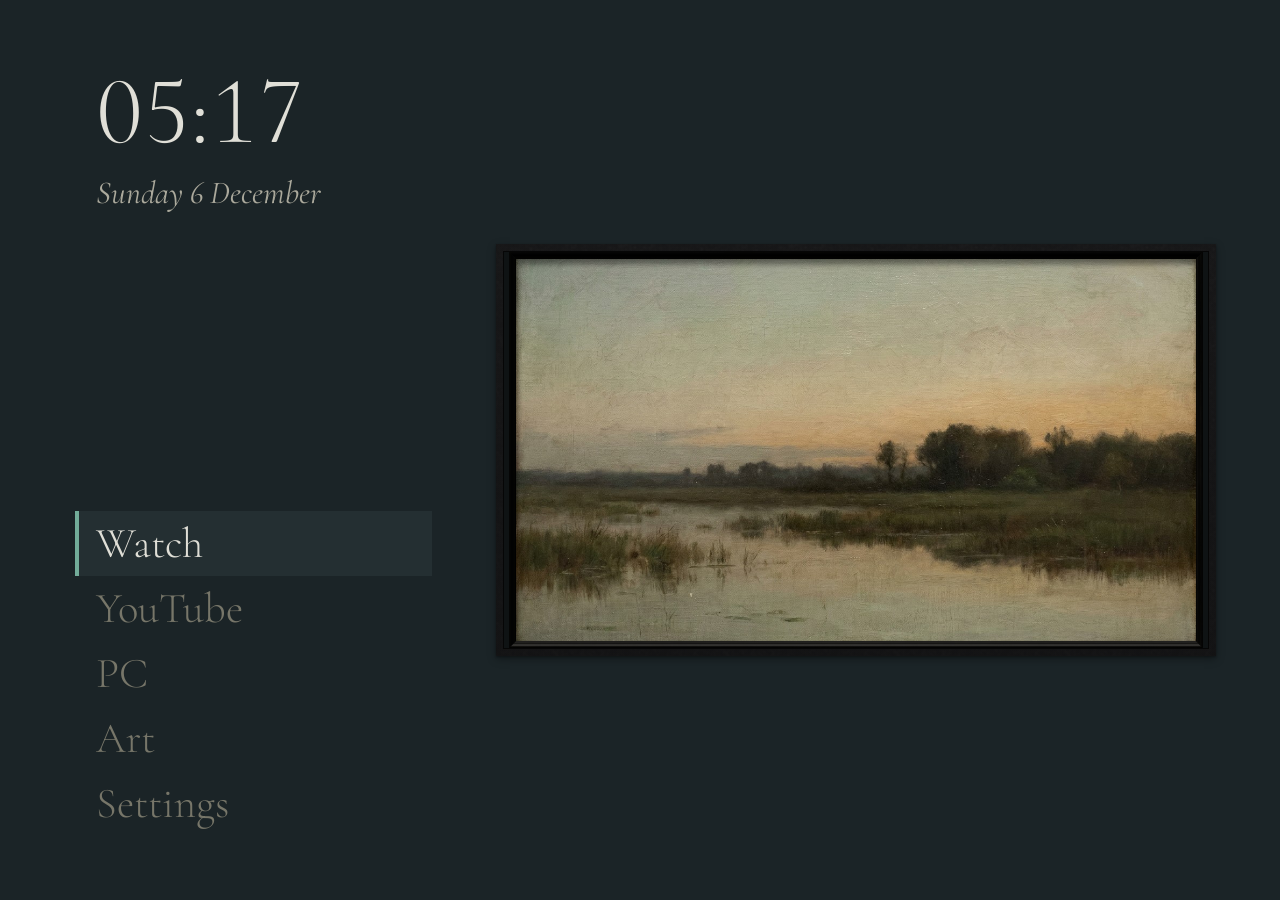
==== commit d060a4ff: "framed: 16:9/thin-frame art — port of the design handoff onto main Pictures are 16:9 only (library.j" ====
--- a/framed/index.html
+++ b/framed/index.html
@@ -42,7 +42,7 @@
           </div>
         </div>
 
-        <!-- live miniature of the Art screen: the current picture, matte and frame -->
+        <!-- live miniature of the Art screen: the current picture and its frame -->
         <div class="home__art" id="home-art" aria-hidden="true">
           <div class="art-stage home__stage" id="home-stage">
             <div class="art-frame" id="home-frame">
@@ -79,10 +79,6 @@
             <div class="art-layer" id="art-layer-b" data-active="false"></div>
           </div>
         </div>
-        <div class="art-label" id="art-label" hidden>
-          <div class="art-label__title" id="art-label-title"></div>
-          <div class="art-label__meta" id="art-label-meta"></div>
-        </div>
       </div>
       <!-- corner affordance: the only focusable on the stage while the panel is closed -->
       <button class="art-corner" id="art-corner" data-focusable tabindex="-1" aria-label="Art settings (S)">
@@ -90,9 +86,11 @@
       </button>
 
       <aside class="panel" id="art-panel" aria-label="Art settings" hidden>
-        <div class="panel__status" id="art-panel-status" aria-live="polite"></div>
         <div class="panel__sensor" id="art-ambient-status" role="status">Manual</div>
-        <div class="panel__body" id="art-controls"></div>
+        <div class="panel__body">
+          <div class="pictures" id="art-pictures" aria-label="Pictures"></div>
+          <div id="art-controls"></div>
+        </div>
       </aside>
     </section>
 
@@ -170,6 +168,7 @@
       <div class="player" id="mp" data-state="starting" data-chrome="shown" data-scrub="idle" data-slow="false" data-panel="closed" data-upnext="none">
 
         <video class="player__video" id="mp-video" playsinline></video>
+        <div class="player__subs" id="mp-subtitles" aria-hidden="true"></div>
         <div class="player__dim" aria-hidden="true"></div>
 
         <header class="player__top">
@@ -296,6 +295,12 @@
   <script src="js/media.js"></script>     <!-- media source seam: Stremio addon protocol client + config block -->
   <script src="js/screens/media.js"></script>
   <script src="js/screens/media-item.js"></script>
+  <script>
+    // AVPlay lives in Tizen's $WEBAPIS bundle — only inject it there so dev
+    // browsers don't 404; engine.js falls back to <video> when it's absent.
+    if (window.tizen) document.write('<script src="$WEBAPIS/webapis/webapis.js"><\/script>');
+  </script>
+  <script src="js/engine.js"></script>         <!-- playback engine seam: AVPlay on Tizen, <video> elsewhere -->
   <script src="js/screens/media-play.js"></script>
   <script src="js/screens/settings.js"></script>
   <script src="js/app.js"></script>
--- a/framed/css/theme.css
+++ b/framed/css/theme.css
@@ -86,6 +86,9 @@
   --fr-gutter: 14.4rem;                /* screen side margin */
   --fr-panel-width: 72rem;
   --fr-home-art-width: 108rem;         /* launcher miniature of the Art screen (16:9) */
+  /* The black that disappears into the TV's own bezel (sRGB level 5, found with the bezel test card;
+   * tools/slim_frames.py BEZEL_BLACK renders the frames' flat face at the same level) */
+  --fr-bezel-black: rgb(5, 5, 5);
   /* The Frame 2024 (55" LS03D) body and bezel in mm, for the home miniature's TV frame */
   --fr-tv-body-w: 1236.98;
   --fr-tv-body-h: 708.66;
--- a/framed/css/app.css
+++ b/framed/css/app.css
@@ -128,50 +128,51 @@
   background: var(--fr-color-bg);
   box-shadow: var(--fr-shadow-panel);
 }
-.panel__status { display: none; }  /* the Picture row already says where the slideshow is */
 .panel__sensor { padding: 16px 32px 0; font-size: 16px; opacity: 0.8; }
 .panel__body { flex: 1; overflow-y: auto; padding: var(--fr-space-7) var(--fr-space-7); scrollbar-width: none; }
 .panel__body::-webkit-scrollbar { display: none; }
 
-/* ---------- art stage: matte + frame + image ----------
- * The stage IS the matte: its background is the matte colour, its padding is the matte width
- * (in vmin so the band is equal on all sides) plus an optional extra bottom weight.
- * The frame box is sized by JS (art.js layout()) to hug the image (contain) or fill (cover). */
-.screen--art { background: var(--fr-color-surface-sunken); overflow: hidden; }
+/* ---------- art stage: the screen, bezel-black around the 16:9 picture ----------
+ * The stage's background is the TV bezel's black, so the few mm the picture does not cover read as
+ * more bezel. The frame box is sized by JS (art.js layout()) to be the largest centred 16:9 rect
+ * inside the stage, less the frame's own thickness all round — the moulding then meets the screen's
+ * edge at top and bottom and its flat face continues the bezel black at the sides. The picture
+ * always covers: the library only holds 16:9 works, so nothing is ever cropped or matted. */
+.screen--art { background: var(--fr-bezel-black); overflow: hidden; }
 .art-stage {
-  --matte: 8;              /* % of the shorter screen edge, each side */
-  --matte-bottom: 0;       /* extra bottom %, gallery-style */
-  --matte-color: var(--fr-frame-light);  /* overridden per user setting by JS */
-  --frame-color: var(--fr-frame-dark);   /* caption ink, auto-contrast against the matte (JS) */
   --u: 1vmin; --mw: 0px; --fw: 0px;      /* mount / moulding geometry (JS, see css/frames.css) */
   position: absolute; top: 0; right: 0; bottom: 0; left: 0;
-  background: var(--matte-color);
-  padding: calc(var(--matte) * 1vmin) calc(var(--matte) * 1vmin) calc((var(--matte) + var(--matte-bottom)) * 1vmin);
+  background: var(--fr-bezel-black);
   display: flex; align-items: center; justify-content: center;
   transition: filter var(--fr-motion-art) ease;  /* dimming glides down like gallery lights */
 }
 .screen--art.panel-open .art-stage { right: var(--fr-panel-width); }
-.art-frame { position: relative; flex: none; width: 100%; height: 100%; }
-.art-image { position: absolute; top: 0; right: 0; bottom: 0; left: 0; background-repeat: no-repeat; background-position: center; background-size: contain; }
-.art-image[data-fit="cover"] { background-size: cover; }
+.art-frame { position: relative; flex: none; }
+.art-image { position: absolute; top: 0; right: 0; bottom: 0; left: 0; background-repeat: no-repeat; background-position: center; background-size: cover; }
 /* slideshow cross-fade: two stacked layers; JS paints the next picture on the inactive one, then
  * flips data-active. A slow dissolve, as a gallery lights a new work. */
 .art-layer {
   position: absolute; top: 0; right: 0; bottom: 0; left: 0;
-  background-repeat: no-repeat; background-position: center; background-size: contain;
+  background-repeat: no-repeat; background-position: center; background-size: cover;
   opacity: 0; transition: opacity var(--fr-motion-art);
 }
 .art-layer[data-active="true"] { opacity: 1; }
-.art-image[data-fit="cover"] .art-layer { background-size: cover; }
-
-/* caption: a one-line museum label in the bottom matte band */
-.art-label {
-  position: absolute; left: calc(var(--matte) * 1vmin); bottom: calc(var(--matte) * 0.3vmin);
-  display: flex; align-items: baseline; gap: var(--fr-space-4);
-  color: var(--frame-color); font-size: var(--fr-font-size-body); line-height: 1.2;
-}
-.art-label__title { font-family: var(--fr-font-display); font-style: italic; font-weight: var(--fr-font-weight-label); font-size: var(--fr-font-size-label); }
-.art-label__meta { opacity: var(--fr-label-meta-opacity); }
+
+/* picture grid at the top of the Art panel: thumbnails cropped exactly as the screen shows them.
+ * The one on the wall carries the seal bar beneath (like a committed choice); the cursor is the
+ * focus ring. OK hangs the focused picture. */
+.pictures {
+  display: grid; grid-template-columns: repeat(3, 1fr); gap: var(--fr-space-4);
+  margin-bottom: var(--fr-space-6);
+}
+.pick { position: relative; display: block; padding: 0; padding-top: 56.25%; background: var(--fr-color-surface); }  /* 16:9, the screen's shape */
+.pick__img {
+  position: absolute; top: 0; left: 0; width: 100%; height: 100%; object-fit: cover; display: block;
+  outline: var(--fr-focus-ring-width) solid transparent; outline-offset: var(--fr-focus-gap);
+  transition: outline-color var(--fr-motion);
+}
+.pick[aria-current="true"] { box-shadow: 0 0.6rem 0 0 var(--fr-color-selected); }
+.pick:focus .pick__img, .pick.is-focused .pick__img { outline-color: var(--fr-color-focus); }
 
 /* corner affordance: the only focusable on the stage while the panel is closed.
  * Fully hidden while art is shown; any d-pad key reveals it (.show-chrome) already focused,
@@ -197,7 +198,7 @@
   align-items: start; padding: var(--fr-space-7) var(--fr-gutter) 0;
 }
 .settings__col .control { margin-bottom: var(--fr-space-3); }
-.floor-preview { position: relative; width: 48rem; height: 27rem; margin-top: var(--fr-space-3); background: url("../assets/art/landscape.jpg") center / cover no-repeat; }
+.floor-preview { position: relative; width: 48rem; height: 27rem; margin-top: var(--fr-space-3); background: url("../assets/art/marsh.jpg") center / cover no-repeat; }
 .floor-preview::after { content: ""; position: absolute; top: 0; right: 0; bottom: 0; left: 0; background: var(--fr-floor-black); opacity: var(--floor-dim, 0.9); }
 .about { padding: 0 var(--fr-gutter) var(--fr-space-7); color: var(--fr-color-text-faint); }
 
--- a/framed/css/frames.css
+++ b/framed/css/frames.css
@@ -1,16 +1,17 @@
 /*
  * framed — physical rendering of picture frames on the Art screen.
  *
- * These are material constants of real objects (walnut, gilding, linen, a bevel-cut mat), not
+ * These are material constants of real objects (satin black lacquer, gilding), not
  * interface decisions, so they live here rather than in the theme. The canon's no-shadow law governs
  * the UI; a framed picture on a wall is lit and casts shadows, and pretending otherwise looks flat.
  *
  * The goal is a TV that passes for a framed painting, so the frame is drawn like a real one:
- *   - The moulding always sits at the screen's edge, inside the TV's own 14 mm black bezel, which
- *     reads as the dark surround of the frame. A mat, when set, sits inside the moulding.
+ *   - The frame is thin and continues the TV's own 14 mm black bezel: its flat face is the bezel's
+ *     black, then a lit step down to the picture. It hugs the 16:9 picture, the same width all round,
+ *     so it meets the screen's edge at the top and bottom; the few mm left at the sides are bezel black.
  *   - Mouldings and liners are bitmaps rendered offline by tools/gen_frames.py from real
- *     cross-sections (normals, a soft key from above-left, the room, self-shadowing, satin wood,
- *     burnished/matte gilding, linen), one strip per side because each rail is lit differently.
+ *     cross-sections (normals, a soft key from above-left, the room, self-shadowing, satin black,
+ *     burnished/matte gilding), one strip per side because each rail is lit differently.
  *     CSS only places the four mitred strips; there are no CSS gradients on the frame (they band).
  *   - Real widths: mouldings are sized in mm against the 55" Frame's 1208.7 x 679.9 mm screen.
  *   - The light comes from above and to one side (data-light: the side the room's window is on).
@@ -26,21 +27,10 @@
  * Generated per design (end of file): --m-mm/--l-mm nominal width, --m-lip/--l-lip lip height, strips.
  */
 
-/* ---------- the stage: mat board inside the TV's (or the moulding's) opening ----------
- *   ::before  paper tooth (soft-light, so it works on any mat colour; off on true black)
- *             and the slow fall of room light across the board
- *   ::after   with no moulding, the TV bezel's lip shadowing the board's edges, strongest at the top */
-.art-stage::before, .art-stage::after {
+/* ---------- the stage: the TV's (or the moulding's) opening, filled by the picture ----------
+ *   ::after   with no moulding, the TV bezel's lip shadowing the picture's edges, strongest at the top */
+.art-stage::after {
   content: ""; position: absolute; top: 0; right: 0; bottom: 0; left: 0; pointer-events: none;
-}
-.art-stage::before {
-  z-index: 0;
-  background:
-    linear-gradient(172deg, rgba(255, 255, 255, 0.05), rgba(255, 255, 255, 0) 45%, rgba(0, 0, 0, 0.05)),
-    url("../assets/textures/mat.png");
-  background-size: auto, calc(var(--u) * 24) calc(var(--u) * 24);
-  mix-blend-mode: soft-light;
-  opacity: var(--mat-grain, 0.5);
 }
 .art-stage:not([data-framed="true"])::after {
   z-index: 4;
@@ -48,17 +38,10 @@
               inset 0 calc(var(--u) * -0.6) calc(var(--u) * 1.6) calc(var(--u) * -1.2) rgba(0, 0, 0, 0.08),
               inset 0 0 calc(var(--u) * 1.8) calc(var(--u) * -0.6) rgba(0, 0, 0, 0.10);
 }
-/* under the moulding: dark, so the anti-aliased mitre joins read as a hairline joint, not a light seam */
-.art-stage[data-framed="true"] { box-shadow: inset 0 0 0 calc(var(--fw) - 1px) #0b0a09; }
 .art-stage .art-frame { z-index: 1; }
-.art-stage .art-label { z-index: 1; }
-/* with a moulding at the screen's edge, the caption sits on the mat inside it */
-.art-stage[data-framed="true"] .art-label {
-  left: calc(var(--fw) + var(--matte) * 1vmin); bottom: calc(var(--fw) + var(--matte) * 0.3vmin);
-}
 
 /* ---------- the four mitred sides, shared by liner (mount) and moulding ---------- */
-.side { position: absolute; display: none; pointer-events: none; background-color: #0b0a09; }
+.side { position: absolute; display: none; pointer-events: none; background-color: var(--fr-bezel-black); }
 .side--t {
   top: calc(var(--o-t) * -1); left: calc(var(--o-l) * -1); right: calc(var(--o-r) * -1); height: var(--w);
   background-repeat: repeat-x; background-size: auto 100%;
@@ -95,26 +78,18 @@
 @supports not (clip-path: polygon(0 0, 100% 0, 0 100%)) {
   .side--l, .side--r { top: calc(var(--w) - var(--o-t)); bottom: calc(var(--w) - var(--o-b)); }
 }
-
-/* Tizen fallback: without blend modes the paper tooth renders at full strength —
- * halve it rather than let the texture shout over the matte. */
-@supports not (mix-blend-mode: soft-light) {
-  .art-stage::before { opacity: calc(var(--mat-grain, 0.5) * 0.4); }
-}
 .art-image { z-index: 0; }
 .art-image::after { content: ""; position: absolute; top: 0; right: 0; bottom: 0; left: 0; pointer-events: none; }
 
 /* light from the right: mirror the whole frame, then un-mirror the picture */
 .art-frame[data-light="right"], .art-frame[data-light="right"] .art-image { transform: scaleX(-1); }
 
-/* ---------- liners: what sits between the picture and the moulding (or the mat) ---------- */
-.art-frame[data-mount="fillet"] .mount, .art-frame[data-mount="linen"] .mount,
-.art-frame[data-mount="slip"] .mount { display: block; }
+/* ---------- liners: what sits between the picture and the moulding ---------- */
+.art-frame[data-mount="goldline"] .mount { display: block; }
 .art-frame[data-moulding]:not([data-moulding="none"])[data-mount="float"] .mount { display: block; }
 
 /* the liner's sight edge stands a few mm proud of the picture and shades it, mostly from above */
-.art-frame[data-mount="fillet"] .art-image::after, .art-frame[data-mount="linen"] .art-image::after,
-.art-frame[data-mount="slip"] .art-image::after {
+.art-frame[data-mount="goldline"] .art-image::after {
   box-shadow: inset 0 0 0 1px rgba(0, 0, 0, 0.35),
               inset calc(var(--lx) * var(--mm) * var(--l-lip) * 0.6) calc(var(--mm) * var(--l-lip) * 1.4)
                     calc(var(--mm) * var(--l-lip) * 1.3) rgba(0, 0, 0, 0.38),
@@ -123,18 +98,6 @@
 /* floater: the canvas stands proud of the tray; its own edge is a crisp dark line */
 .art-frame[data-mount="float"] .art-image::after { box-shadow: inset 0 0 0 1px rgba(0, 0, 0, 0.45); }
 
-/* Bevel: the mat's 45-degree cut, its white (or black) core lit by which way each face points:
- * the top face looks down (shade), the bottom face up (lit), the sides towards the light or away. */
-.art-frame[data-core="light"] { --bevel-core: #EFEBE2; }
-.art-frame[data-core="dark"] { --bevel-core: #1C1D1C; }
-.art-frame[data-mount="bevel"] .mount {
-  display: block;
-  background: linear-gradient(var(--tint-in), var(--tint-in)), var(--bevel-core);
-}
-.art-frame[data-mount="bevel"] .art-image::after {
-  box-shadow: inset 0 0 0 1px rgba(0, 0, 0, 0.2),
-              inset calc(var(--lx) * var(--mm) * 0.8) calc(var(--mm) * 1.6) calc(var(--mm) * 1.8) rgba(0, 0, 0, 0.22);
-}
 
 /* ---------- the moulding ---------- */
 .art-frame[data-moulding]:not([data-moulding="none"]) .mould { display: block; }
@@ -176,53 +139,28 @@
   box-shadow: 0 0.4rem 1.2rem rgba(0, 0, 0, 0.35), 0 0.1rem 0.3rem rgba(0, 0, 0, 0.3);
 }
 .home__art--tv .home__stage { box-shadow: 0 0 0 1px #060606; }
-.home__art--tv .home__stage[data-framed="true"] { box-shadow: 0 0 0 1px #060606, inset 0 0 0 calc(var(--fw) - 1px) #0b0a09; }
 
 /* ===== GENERATED by tools/gen_frames.py (do not edit by hand; edit the generator and re-run it) ===== */
 /* --m-mm / --l-mm: nominal width in mm (read by js/screens/art.js);
  * --m-lip / --l-lip: height of the sight edge above what sits inside it, in mm (cast shadows). */
-/* walnut: solid walnut gallery scoop, satin oil finish */
-.art-frame[data-moulding="walnut"] { --m-mm: 70; --m-lip: 9; }
-.art-frame[data-moulding="walnut"] .mould.side--t { background-image: url("../assets/frames/walnut-t.jpg"); }
-.art-frame[data-moulding="walnut"] .mould.side--b { background-image: url("../assets/frames/walnut-b.jpg"); }
-.art-frame[data-moulding="walnut"] .mould.side--l { background-image: url("../assets/frames/walnut-l.jpg"); }
-.art-frame[data-moulding="walnut"] .mould.side--r { background-image: url("../assets/frames/walnut-r.jpg"); }
-/* gilt: water-gilt Maratta-type frame: torsade torus, matte cove, sanded frieze, burnished pearls */
-.art-frame[data-moulding="gilt"] { --m-mm: 100; --m-lip: 11; }
-.art-frame[data-moulding="gilt"] .mould.side--t { background-image: url("../assets/frames/gilt-t.jpg"); }
-.art-frame[data-moulding="gilt"] .mould.side--b { background-image: url("../assets/frames/gilt-b.jpg"); }
-.art-frame[data-moulding="gilt"] .mould.side--l { background-image: url("../assets/frames/gilt-l.jpg"); }
-.art-frame[data-moulding="gilt"] .mould.side--r { background-image: url("../assets/frames/gilt-r.jpg"); }
-/* black: black-stained ash, square gallery profile with eased edges, satin */
-.art-frame[data-moulding="black"] { --m-mm: 42; --m-lip: 7; }
-.art-frame[data-moulding="black"] .mould.side--t { background-image: url("../assets/frames/black-t.jpg"); }
-.art-frame[data-moulding="black"] .mould.side--b { background-image: url("../assets/frames/black-b.jpg"); }
-.art-frame[data-moulding="black"] .mould.side--l { background-image: url("../assets/frames/black-l.jpg"); }
-.art-frame[data-moulding="black"] .mould.side--r { background-image: url("../assets/frames/black-r.jpg"); }
-/* ebony: Dutch 17th-c. style ebonised reverse profile with ripple and wave mouldings, French polished */
-.art-frame[data-moulding="ebony"] { --m-mm: 82; --m-lip: 10; }
-.art-frame[data-moulding="ebony"] .mould.side--t { background-image: url("../assets/frames/ebony-t.jpg"); }
-.art-frame[data-moulding="ebony"] .mould.side--b { background-image: url("../assets/frames/ebony-b.jpg"); }
-.art-frame[data-moulding="ebony"] .mould.side--l { background-image: url("../assets/frames/ebony-l.jpg"); }
-.art-frame[data-moulding="ebony"] .mould.side--r { background-image: url("../assets/frames/ebony-r.jpg"); }
-/* fillet: gilt sight fillet: a burnished bead beside a small cove */
-.art-frame[data-mount="fillet"] { --l-mm: 11; --l-lip: 4; }
-.art-frame[data-mount="fillet"] .mount.side--t { background-image: url("../assets/frames/fillet-t.jpg"); }
-.art-frame[data-mount="fillet"] .mount.side--b { background-image: url("../assets/frames/fillet-b.jpg"); }
-.art-frame[data-mount="fillet"] .mount.side--l { background-image: url("../assets/frames/fillet-l.jpg"); }
-.art-frame[data-mount="fillet"] .mount.side--r { background-image: url("../assets/frames/fillet-r.jpg"); }
-/* linen: linen-wrapped liner sloping to a small gilt sight lip */
-.art-frame[data-mount="linen"] { --l-mm: 40; --l-lip: 5; }
-.art-frame[data-mount="linen"] .mount.side--t { background-image: url("../assets/frames/linen-t.jpg"); }
-.art-frame[data-mount="linen"] .mount.side--b { background-image: url("../assets/frames/linen-b.jpg"); }
-.art-frame[data-mount="linen"] .mount.side--l { background-image: url("../assets/frames/linen-l.jpg"); }
-.art-frame[data-mount="linen"] .mount.side--r { background-image: url("../assets/frames/linen-r.jpg"); }
-/* slip: black satin slip, bevelled towards the picture */
-.art-frame[data-mount="slip"] { --l-mm: 15; --l-lip: 4; }
-.art-frame[data-mount="slip"] .mount.side--t { background-image: url("../assets/frames/slip-t.jpg"); }
-.art-frame[data-mount="slip"] .mount.side--b { background-image: url("../assets/frames/slip-b.jpg"); }
-.art-frame[data-mount="slip"] .mount.side--l { background-image: url("../assets/frames/slip-l.jpg"); }
-.art-frame[data-mount="slip"] .mount.side--r { background-image: url("../assets/frames/slip-r.jpg"); }
+/* bezel: satin black, flush with the TV bezel */
+.art-frame[data-moulding="bezel"] { --m-mm: 12; --m-lip: 6; }
+.art-frame[data-moulding="bezel"] .mould.side--t { background-image: url("../assets/frames/bezel-t.jpg"); }
+.art-frame[data-moulding="bezel"] .mould.side--b { background-image: url("../assets/frames/bezel-b.jpg"); }
+.art-frame[data-moulding="bezel"] .mould.side--l { background-image: url("../assets/frames/bezel-l.jpg"); }
+.art-frame[data-moulding="bezel"] .mould.side--r { background-image: url("../assets/frames/bezel-r.jpg"); }
+/* bezelfloat: satin black, flush with the TV bezel */
+.art-frame[data-moulding="bezelfloat"] { --m-mm: 6; --m-lip: 0; }
+.art-frame[data-moulding="bezelfloat"] .mould.side--t { background-image: url("../assets/frames/bezelfloat-t.jpg"); }
+.art-frame[data-moulding="bezelfloat"] .mould.side--b { background-image: url("../assets/frames/bezelfloat-b.jpg"); }
+.art-frame[data-moulding="bezelfloat"] .mould.side--l { background-image: url("../assets/frames/bezelfloat-l.jpg"); }
+.art-frame[data-moulding="bezelfloat"] .mould.side--r { background-image: url("../assets/frames/bezelfloat-r.jpg"); }
+/* goldline: burnished gilt bead */
+.art-frame[data-mount="goldline"] { --l-mm: 5; --l-lip: 3; }
+.art-frame[data-mount="goldline"] .mount.side--t { background-image: url("../assets/frames/goldline-t.jpg"); }
+.art-frame[data-mount="goldline"] .mount.side--b { background-image: url("../assets/frames/goldline-b.jpg"); }
+.art-frame[data-mount="goldline"] .mount.side--l { background-image: url("../assets/frames/goldline-l.jpg"); }
+.art-frame[data-mount="goldline"] .mount.side--r { background-image: url("../assets/frames/goldline-r.jpg"); }
 /* float: floater gap: the black tray floor between the moulding and the canvas */
 .art-frame[data-mount="float"] { --l-mm: 9; --l-lip: 0; }
 .art-frame[data-mount="float"] .mount.side--t { background-image: url("../assets/frames/float-t.jpg"); }
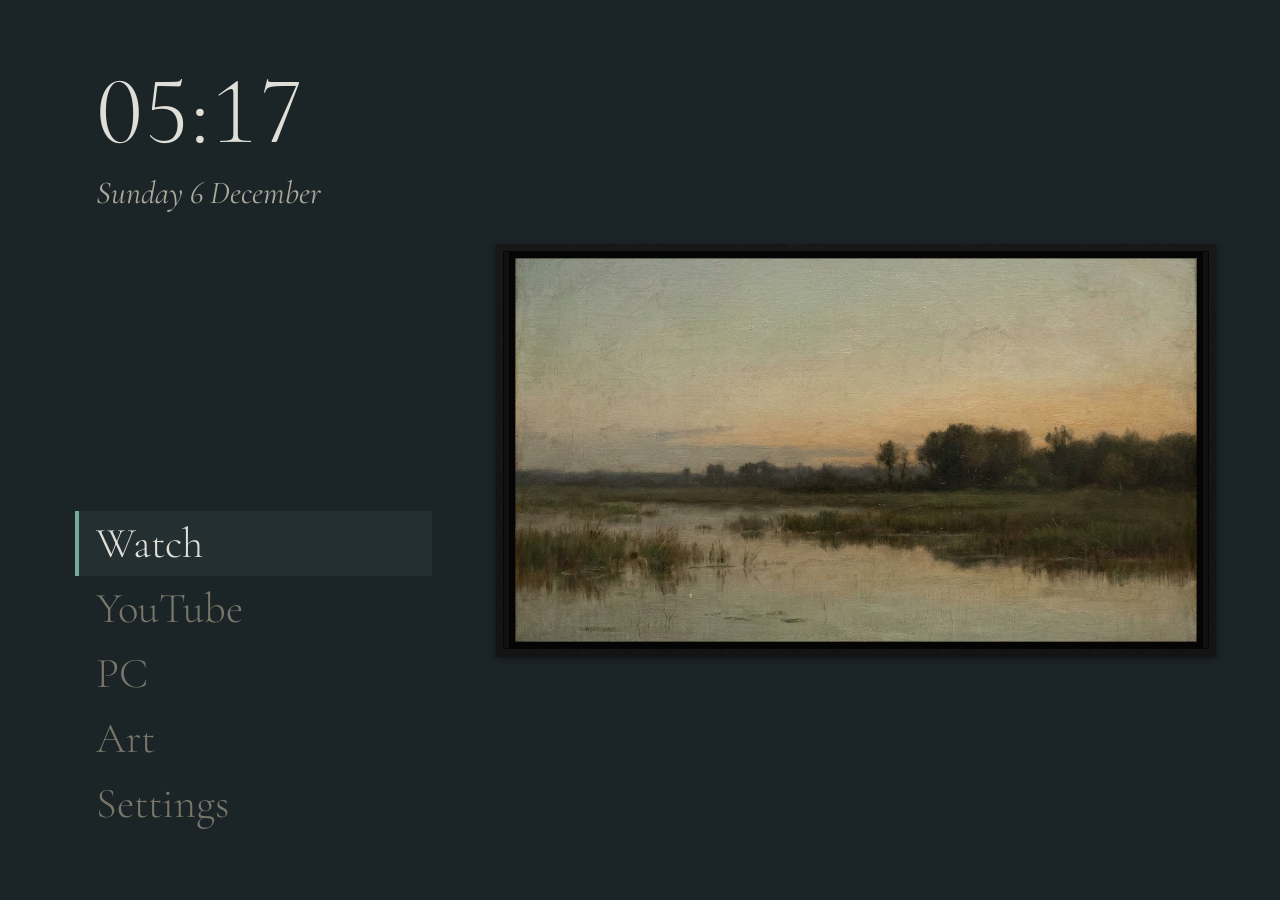
==== commit e669036c: "Merge frame styles and six-pixel art shift" ====
--- a/framed/index.html
+++ b/framed/index.html
@@ -46,14 +46,10 @@
         <div class="home__art" id="home-art" aria-hidden="true">
           <div class="art-stage home__stage" id="home-stage">
             <div class="art-frame" id="home-frame">
-              <span class="side side--t mount"></span>
-              <span class="side side--l mount"></span>
-              <span class="side side--r mount"></span>
-              <span class="side side--b mount"></span>
-              <span class="side side--t mould"></span>
-              <span class="side side--l mould"></span>
-              <span class="side side--r mould"></span>
-              <span class="side side--b mould"></span>
+              <span class="side side--t"></span>
+              <span class="side side--l"></span>
+              <span class="side side--r"></span>
+              <span class="side side--b"></span>
               <div class="art-image" id="home-image"></div>
             </div>
           </div>
@@ -65,14 +61,10 @@
     <section id="screen-art" class="screen screen--art" data-screen="art" hidden>
       <div class="art-stage" id="art-stage">
         <div class="art-frame" id="art-frame">
-          <span class="side side--t mount"></span>
-          <span class="side side--l mount"></span>
-          <span class="side side--r mount"></span>
-          <span class="side side--b mount"></span>
-          <span class="side side--t mould"></span>
-          <span class="side side--l mould"></span>
-          <span class="side side--r mould"></span>
-          <span class="side side--b mould"></span>
+          <span class="side side--t"></span>
+          <span class="side side--l"></span>
+          <span class="side side--r"></span>
+          <span class="side side--b"></span>
           <div class="art-image" id="art-image" role="img" aria-label="Artwork">
             <!-- two layers so the slideshow can cross-fade -->
             <div class="art-layer" id="art-layer-a" data-active="true"></div>
@@ -167,6 +159,7 @@
     <section id="screen-media-play" class="screen screen--media-play" data-screen="media-play" hidden>
       <div class="player" id="mp" data-state="starting" data-chrome="shown" data-scrub="idle" data-slow="false" data-panel="closed" data-upnext="none">
 
+        <object id="mp-avplayer" class="player__avplayer" type="application/avplayer" aria-hidden="true"></object>
         <video class="player__video" id="mp-video" playsinline></video>
         <div class="player__subs" id="mp-subtitles" aria-hidden="true"></div>
         <div class="player__dim" aria-hidden="true"></div>
@@ -209,11 +202,12 @@
           </div>
 
           <div class="player__strip">
-            <button class="act player__toggle" id="mp-toggle" data-focusable tabindex="-1"><span class="act__name">Pause</span></button>
             <button class="act" id="mp-subs" data-focusable tabindex="-1" data-row="lang"><span class="act__name">Subtitles</span><span class="act__value">Off</span></button>
             <button class="act" id="mp-speed" data-focusable tabindex="-1" data-row="speed"><span class="act__name">Speed</span><span class="act__value">1×</span></button>
             <button class="act" id="mp-sound" data-focusable tabindex="-1" data-row="sound"><span class="act__name">Sound</span><span class="act__value"></span></button>
+            <button class="act" id="mp-options" data-focusable tabindex="-1"><span class="act__name">Options</span></button>
             <button class="act" id="mp-next" data-focusable tabindex="-1" hidden><span class="act__name">Next episode</span></button>
+            <button class="act" id="mp-exit" data-focusable tabindex="-1"><span class="act__name">Exit player</span></button>
             <span class="legend" id="mp-legend"></span>
           </div>
         </div>
@@ -237,15 +231,14 @@
           </div>
         </div>
 
-        <aside class="panel" id="mp-panel" aria-label="Options" hidden>
+        <aside class="panel" id="mp-panel" role="dialog" aria-modal="true" aria-labelledby="mp-panel-title" hidden>
           <div class="panel__body">
-            <div class="panel__title">Options</div>
-            <div class="panel__group">Subtitles</div>
+            <div class="panel__title" id="mp-panel-title">Options</div>
             <div id="mp-ctl-subs"></div>
-            <div class="panel__group">Playback</div>
             <div id="mp-ctl-play"></div>
-            <div class="panel__group" id="mp-grp-series" hidden>Series</div>
+            <div class="panel__group" id="mp-grp-series" hidden>Playback</div>
             <div id="mp-ctl-series"></div>
+            <p id="mp-options-empty" hidden>No additional options for this video.</p>
           </div>
           <div class="panel__foot">
             <span class="legend"><span class="legend__item"><span class="key">◂ ▸</span> Change</span><span class="legend__item"><span class="key">Back</span> Close</span></span>
@@ -267,7 +260,7 @@
         </div>
       </div>
 
-      <div class="about">framed 0.1.0 · <span id="about-bridge">—</span> · <span id="about-library">—</span></div>
+      <div class="about">framed 0.2.0 · Build 2026-11-07-a · <span id="about-bridge">—</span> · <span id="about-library">—</span></div>
     </section>
 
     <div class="toast" id="toast" role="status" aria-live="polite" hidden></div>
--- a/framed/css/app.css
+++ b/framed/css/app.css
@@ -135,12 +135,12 @@
 /* ---------- art stage: the screen, bezel-black around the 16:9 picture ----------
  * The stage's background is the TV bezel's black, so the few mm the picture does not cover read as
  * more bezel. The frame box is sized by JS (art.js layout()) to be the largest centred 16:9 rect
- * inside the stage, less the frame's own thickness all round — the moulding then meets the screen's
+ * inside the stage, less the frame's own thickness all round — the frame band then meets the screen's
  * edge at top and bottom and its flat face continues the bezel black at the sides. The picture
- * always covers: the library only holds 16:9 works, so nothing is ever cropped or matted. */
+ * uses contain so even works within the library’s 16:9 tolerance keep every corner visible. */
 .screen--art { background: var(--fr-bezel-black); overflow: hidden; }
 .art-stage {
-  --u: 1vmin; --mw: 0px; --fw: 0px;      /* mount / moulding geometry (JS, see css/frames.css) */
+  --mm: 1px; --bw: 0px;                 /* frame band geometry (JS, see css/frames.css) */
   position: absolute; top: 0; right: 0; bottom: 0; left: 0;
   background: var(--fr-bezel-black);
   display: flex; align-items: center; justify-content: center;
@@ -148,12 +148,12 @@
 }
 .screen--art.panel-open .art-stage { right: var(--fr-panel-width); }
 .art-frame { position: relative; flex: none; }
-.art-image { position: absolute; top: 0; right: 0; bottom: 0; left: 0; background-repeat: no-repeat; background-position: center; background-size: cover; }
+.art-image { position: absolute; top: 0; right: 0; bottom: 0; left: 0; background-repeat: no-repeat; background-position: center; background-size: contain; }
 /* slideshow cross-fade: two stacked layers; JS paints the next picture on the inactive one, then
  * flips data-active. A slow dissolve, as a gallery lights a new work. */
 .art-layer {
   position: absolute; top: 0; right: 0; bottom: 0; left: 0;
-  background-repeat: no-repeat; background-position: center; background-size: cover;
+  background-repeat: no-repeat; background-position: center; background-size: contain;
   opacity: 0; transition: opacity var(--fr-motion-art);
 }
 .art-layer[data-active="true"] { opacity: 1; }
@@ -579,6 +579,10 @@
 }
 /* AVPlay draws video on a plane behind the webview, so cues render in DOM.
    The opaque player surface must also get out of the way for the plane to show. */
+html[data-playback-engine="avplay"], html[data-playback-engine="avplay"] body { background: transparent; }
+.player__avplayer { display: none; position: absolute; top: 0; left: 0; width: 100%; height: 100%; }
+.player[data-engine="avplay"] .player__avplayer { display: block; }
+.player[data-engine="avplay"] .player__video { visibility: hidden; }
 .player[data-engine="avplay"], .player[data-engine="avplay"] .player__video { background: transparent; }
 .player__subs {
   position: absolute; left: 0; right: 0; bottom: 6%; z-index: 1; pointer-events: none;
@@ -653,10 +657,9 @@
 .timeline__delta { margin-left: var(--fr-space-2); font-weight: var(--fr-font-weight-label); color: var(--fr-color-text-muted); }
 .player[data-scrub="active"] .timeline__tip { display: block; }
 
-/* strip: play/pause, then the options as name + current value, then the legend */
+/* strip: options, exit, then the remote legend */
 .player__strip { display: flex; align-items: center; gap: var(--fr-space-3); margin: var(--fr-space-2) 0 0 calc(var(--fr-space-5) * -1); }
-.player__strip .legend { margin-left: auto; }
-.player__toggle { min-width: 16rem; text-align: left; }
+.player__strip .legend { flex-basis: 100%; margin-left: var(--fr-space-5); }
 
 /* buffering while the chrome is away: one quiet corner, not the whole band */
 .player__badge {
@@ -709,7 +712,14 @@
 .upnext .acts { margin-top: var(--fr-space-4); }
 
 /* options drawer: the Art panel's drawer and controls, laid over the right of the picture */
-.player .panel { z-index: 4; width: var(--fr-panel-width-player); }
+.player[data-panel="open"] .player__top,
+.player[data-panel="open"] .player__band { visibility: hidden; pointer-events: none; }
+.player .panel {
+  z-index: 4; width: var(--fr-panel-width-player);
+  top: auto; right: var(--fr-player-gutter); bottom: var(--fr-space-7);
+  max-height: calc(100% - 2 * var(--fr-space-7));
+}
+.player__strip { flex-wrap: wrap; }
 .player .panel .choice { gap: var(--fr-space-2) var(--fr-space-5); }
 .panel__title {
   margin-bottom: var(--fr-space-5);
--- a/framed/css/frames.css
+++ b/framed/css/frames.css
@@ -1,119 +1,96 @@
 /*
- * framed — physical rendering of picture frames on the Art screen.
- *
- * These are material constants of real objects (satin black lacquer, gilding), not
- * interface decisions, so they live here rather than in the theme. The canon's no-shadow law governs
- * the UI; a framed picture on a wall is lit and casts shadows, and pretending otherwise looks flat.
- *
- * The goal is a TV that passes for a framed painting, so the frame is drawn like a real one:
- *   - The frame is thin and continues the TV's own 14 mm black bezel: its flat face is the bezel's
- *     black, then a lit step down to the picture. It hugs the 16:9 picture, the same width all round,
- *     so it meets the screen's edge at the top and bottom; the few mm left at the sides are bezel black.
- *   - Mouldings and liners are bitmaps rendered offline by tools/gen_frames.py from real
- *     cross-sections (normals, a soft key from above-left, the room, self-shadowing, satin black,
- *     burnished/matte gilding), one strip per side because each rail is lit differently.
- *     CSS only places the four mitred strips; there are no CSS gradients on the frame (they band).
- *   - Real widths: mouldings are sized in mm against the 55" Frame's 1208.7 x 679.9 mm screen.
- *   - The light comes from above and to one side (data-light: the side the room's window is on).
- *     The frame shades whatever sits inside it (mat, liner, picture), most at the top.
+ * framed — physical rendering of the frame styles on the Art screen.
+ *
+ * These are material constants of real objects (black lacquer, linen, rag paper, walnut), not
+ * interface decisions, so they live here rather than in the theme.
+ *
+ * The goal is a TV that passes for a framed painting. The room's light keeps changing and moves as you
+ * walk past; light painted into a frame never does, and that gives it away. So the styles are FLAT:
+ *   - no highlights, no speculars, no shading that depends on where the light is;
+ *   - only cues that hold in any light: the material's texture, hairlines at sight edges, an even soft
+ *     occlusion where the picture meets what surrounds it (the same on all four sides), and depth
+ *     implied by a recess wall or a gap.
+ * The TV's real edge is black all round, so every style sits inside a black ring.
+ *
+ * Geometry (js/screens/art.js dress()): the picture is 16:9 and the band hugs it, the same width all
+ * round, so the band meets the screen's edge at the top and bottom and the few mm left at the sides are
+ * the bezel's black (--fr-bezel-black, the stage's background). The frame box (.art-frame) is the
+ * picture itself; the band's four mitred sides sit outside it.
  *
  * The stage provides (set by js/screens/art.js):
- *   --u   one hundredth of the stage's shorter edge, in px (so the miniature scales exactly)
  *   --mm  px per real millimetre (the stage's short edge is 679.9 mm)
- *   --mw  liner width (mount)                --fw  moulding width
- *   --ft --fr --fb --fl  distance from the picture's edge to the moulding's outer edge, per side
- *   --lx  1 when the light is on the left, -1 on the right (for shadows inside the un-mirrored image)
- * The frame box (.art-frame) is the picture itself; liner and moulding sit outside it.
- * Generated per design (end of file): --m-mm/--l-mm nominal width, --m-lip/--l-lip lip height, strips.
+ *   --bw  the band's width in px
+ * Supplied by the frame design handoff (end of file): --band-mm, and one strip per side and
+ * colour (texture, hairlines and the occlusion that falls on the band, baked and dithered: CSS gradients
+ * band on the TV). Shadows that fall on the picture are box-shadows here, per style.
  */
 
-/* ---------- the stage: the TV's (or the moulding's) opening, filled by the picture ----------
- *   ::after   with no moulding, the TV bezel's lip shadowing the picture's edges, strongest at the top */
-.art-stage::after {
-  content: ""; position: absolute; top: 0; right: 0; bottom: 0; left: 0; pointer-events: none;
-}
-.art-stage:not([data-framed="true"])::after {
-  z-index: 4;
-  box-shadow: inset 0 calc(var(--u) * 1.4) calc(var(--u) * 2.2) calc(var(--u) * -1.2) rgba(0, 0, 0, 0.22),
-              inset 0 calc(var(--u) * -0.6) calc(var(--u) * 1.6) calc(var(--u) * -1.2) rgba(0, 0, 0, 0.08),
-              inset 0 0 calc(var(--u) * 1.8) calc(var(--u) * -0.6) rgba(0, 0, 0, 0.10);
-}
+/* ---------- the stage: the picture inside the TV's opening ----------
+ * With "None" nothing at all is drawn over or around the picture (no sides, no shadow, no line). */
 .art-stage .art-frame { z-index: 1; }
 
-/* ---------- the four mitred sides, shared by liner (mount) and moulding ---------- */
-.side { position: absolute; display: none; pointer-events: none; background-color: var(--fr-bezel-black); }
+/* ---------- the band: four mitred sides, z below the picture so its shadows can fall on them ----------
+ * Only the left and right sides are clipped to the mitre, and they lie over the top and bottom, which run
+ * the full width: two clipped edges meeting on the diagonal would each be anti-aliased and let the black
+ * show through as a dark seam (wrong on a paper sheet or a mat, which have no joint at all). Where the
+ * grain turns (wood, brushed metal) the mitre still shows, as a real joint does. */
+.side {
+  position: absolute; display: none; pointer-events: none;
+  background-color: var(--fr-bezel-black); background-repeat: repeat;
+}
 .side--t {
-  top: calc(var(--o-t) * -1); left: calc(var(--o-l) * -1); right: calc(var(--o-r) * -1); height: var(--w);
+  top: calc(var(--bw) * -1); left: calc(var(--bw) * -1); right: calc(var(--bw) * -1); height: var(--bw);
   background-repeat: repeat-x; background-size: auto 100%;
-  --tint-in: rgba(0, 0, 0, 0.16);
-  -webkit-clip-path: polygon(0 0, 100% 0, calc(100% - var(--w)) 100%, var(--w) 100%);
-  clip-path: polygon(0 0, 100% 0, calc(100% - var(--w)) 100%, var(--w) 100%);
 }
 .side--b {
-  bottom: calc(var(--o-b) * -1); left: calc(var(--o-l) * -1); right: calc(var(--o-r) * -1); height: var(--w);
+  bottom: calc(var(--bw) * -1); left: calc(var(--bw) * -1); right: calc(var(--bw) * -1); height: var(--bw);
   background-repeat: repeat-x; background-size: auto 100%;
-  --tint-in: rgba(255, 255, 255, 0.14);
-  -webkit-clip-path: polygon(var(--w) 0, calc(100% - var(--w)) 0, 100% 100%, 0 100%);
-  clip-path: polygon(var(--w) 0, calc(100% - var(--w)) 0, 100% 100%, 0 100%);
 }
 .side--l {
-  left: calc(var(--o-l) * -1); top: calc(var(--o-t) * -1); bottom: calc(var(--o-b) * -1); width: var(--w);
+  left: calc(var(--bw) * -1); top: calc(var(--bw) * -1); bottom: calc(var(--bw) * -1); width: var(--bw);
   background-repeat: repeat-y; background-size: 100% auto;
-  --tint-in: rgba(0, 0, 0, 0.08);
-  -webkit-clip-path: polygon(0 0, 100% var(--w), 100% calc(100% - var(--w)), 0 100%);
-  clip-path: polygon(0 0, 100% var(--w), 100% calc(100% - var(--w)), 0 100%);
+  -webkit-clip-path: polygon(0 0, 100% var(--bw), 100% calc(100% - var(--bw)), 0 100%);
+  clip-path: polygon(0 0, 100% var(--bw), 100% calc(100% - var(--bw)), 0 100%);
 }
 .side--r {
-  right: calc(var(--o-r) * -1); top: calc(var(--o-t) * -1); bottom: calc(var(--o-b) * -1); width: var(--w);
+  right: calc(var(--bw) * -1); top: calc(var(--bw) * -1); bottom: calc(var(--bw) * -1); width: var(--bw);
   background-repeat: repeat-y; background-size: 100% auto;
-  --tint-in: rgba(255, 255, 255, 0.04);
-  -webkit-clip-path: polygon(0 var(--w), 100% 0, 100% 100%, 0 calc(100% - var(--w)));
-  clip-path: polygon(0 var(--w), 100% 0, 100% 100%, 0 calc(100% - var(--w)));
-}
-.mount { --o-t: var(--mw); --o-r: var(--mw); --o-b: var(--mw); --o-l: var(--mw); --w: var(--mw); z-index: 1; }
-.mould { --o-t: var(--ft); --o-r: var(--fr); --o-b: var(--fb); --o-l: var(--fl); --w: var(--fw); z-index: 3; }
-
-/* Tizen fallback: without clip-path the four sides can't mitre — give them butt joints
- * instead (left/right stop where top/bottom end) so corners don't double-draw. */
-@supports not (clip-path: polygon(0 0, 100% 0, 0 100%)) {
-  .side--l, .side--r { top: calc(var(--w) - var(--o-t)); bottom: calc(var(--w) - var(--o-b)); }
-}
-.art-image { z-index: 0; }
-.art-image::after { content: ""; position: absolute; top: 0; right: 0; bottom: 0; left: 0; pointer-events: none; }
-
-/* light from the right: mirror the whole frame, then un-mirror the picture */
-.art-frame[data-light="right"], .art-frame[data-light="right"] .art-image { transform: scaleX(-1); }
-
-/* ---------- liners: what sits between the picture and the moulding ---------- */
-.art-frame[data-mount="goldline"] .mount { display: block; }
-.art-frame[data-moulding]:not([data-moulding="none"])[data-mount="float"] .mount { display: block; }
-
-/* the liner's sight edge stands a few mm proud of the picture and shades it, mostly from above */
-.art-frame[data-mount="goldline"] .art-image::after {
-  box-shadow: inset 0 0 0 1px rgba(0, 0, 0, 0.35),
-              inset calc(var(--lx) * var(--mm) * var(--l-lip) * 0.6) calc(var(--mm) * var(--l-lip) * 1.4)
-                    calc(var(--mm) * var(--l-lip) * 1.3) rgba(0, 0, 0, 0.38),
-              inset 0 0 calc(var(--mm) * 2) rgba(0, 0, 0, 0.18);
-}
-/* floater: the canvas stands proud of the tray; its own edge is a crisp dark line */
-.art-frame[data-mount="float"] .art-image::after { box-shadow: inset 0 0 0 1px rgba(0, 0, 0, 0.45); }
-
-
-/* ---------- the moulding ---------- */
-.art-frame[data-moulding]:not([data-moulding="none"]) .mould { display: block; }
-
-/* The moulding's lip stands above everything inside it and, lit from above-left, throws a soft
- * shadow down and to the right across the top and left of the opening (mat, liner or picture),
- * plus the gentle occlusion found in any inside corner. Sized from the lip height in mm. */
-.art-frame::after {
-  content: ""; position: absolute; display: none; pointer-events: none; z-index: 2;
-  top: calc((var(--ft) - var(--fw)) * -1); right: calc((var(--fr) - var(--fw)) * -1);
-  bottom: calc((var(--fb) - var(--fw)) * -1); left: calc((var(--fl) - var(--fw)) * -1);
-  box-shadow: inset calc(var(--mm) * var(--m-lip) * 0.7) calc(var(--mm) * var(--m-lip) * 1.6)
-                    calc(var(--mm) * var(--m-lip) * 1.5) rgba(0, 0, 0, 0.40),
-              inset 0 0 calc(var(--mm) * 4) rgba(0, 0, 0, 0.20);
-}
-.art-frame[data-moulding]:not([data-moulding="none"])::after { display: block; }
+  -webkit-clip-path: polygon(0 var(--bw), 100% 0, 100% 100%, 0 calc(100% - var(--bw)));
+  clip-path: polygon(0 var(--bw), 100% 0, 100% 100%, 0 calc(100% - var(--bw)));
+}
+.art-frame[data-style]:not([data-style="none"]) .side { display: block; }
+.side--t, .side--b { z-index: 1; }
+.side--l, .side--r { z-index: 2; }
+.art-image { z-index: 3; }
+.art-image::after { content: ""; position: absolute; top: 0; right: 0; bottom: 0; left: 0; pointer-events: none; display: none; }
+.art-frame[data-style]:not([data-style="none"]) .art-image::after { display: block; }
+
+/* ---------- what falls on the picture, per style (even all round: no light direction) ---------- */
+/* Set in: the painting sits a few mm behind the TV's edge; the edge shades it softly all round */
+.art-frame[data-style="setin"] .art-image::after {
+  box-shadow: inset 0 0 0 1px rgba(0, 0, 0, 0.45),
+              inset 0 0 calc(var(--mm) * 5) calc(var(--mm) * 0.4) rgba(0, 0, 0, 0.42);
+}
+/* Shadow gap: the canvas floats in front of the gap, so nothing falls on it (its edge is in the strip) */
+.art-frame[data-style="gap"] .art-image::after { display: none; }
+/* Thin frame, gallery metal, wood: a shallow frame lip, a crisp contact line and a little occlusion */
+.art-frame[data-style="thin"] .art-image::after,
+.art-frame[data-style="wood"] .art-image::after {
+  box-shadow: inset 0 0 0 1px rgba(0, 0, 0, 0.32),
+              inset 0 0 calc(var(--mm) * 2.5) rgba(0, 0, 0, 0.30);
+}
+.art-frame[data-style="metal"] .art-image::after {
+  box-shadow: inset 0 0 0 1px rgba(0, 0, 0, 0.28),
+              inset 0 0 calc(var(--mm) * 1.5) rgba(0, 0, 0, 0.22);
+}
+/* Shadowbox and linen: the art is set in below the band; a soft, even occlusion */
+.art-frame[data-style="box"] .art-image::after,
+.art-frame[data-style="linen"] .art-image::after {
+  box-shadow: inset 0 0 0 1px rgba(0, 0, 0, 0.28),
+              inset 0 0 calc(var(--mm) * 4.5) rgba(0, 0, 0, 0.30);
+}
+/* Paper edge: the picture is printed on the sheet, so nothing falls on it */
+.art-frame[data-style="paper"] .art-image::after { display: none; }
 
 /* ---------- the TV itself (home miniature, optional) ----------
  * With "TV frame" on, the miniature is a Samsung The Frame (2024, LS03D) to scale, so the whole
@@ -140,30 +117,124 @@
 }
 .home__art--tv .home__stage { box-shadow: 0 0 0 1px #060606; }
 
-/* ===== GENERATED by tools/gen_frames.py (do not edit by hand; edit the generator and re-run it) ===== */
-/* --m-mm / --l-mm: nominal width in mm (read by js/screens/art.js);
- * --m-lip / --l-lip: height of the sight edge above what sits inside it, in mm (cast shadows). */
-/* bezel: satin black, flush with the TV bezel */
-.art-frame[data-moulding="bezel"] { --m-mm: 12; --m-lip: 6; }
-.art-frame[data-moulding="bezel"] .mould.side--t { background-image: url("../assets/frames/bezel-t.jpg"); }
-.art-frame[data-moulding="bezel"] .mould.side--b { background-image: url("../assets/frames/bezel-b.jpg"); }
-.art-frame[data-moulding="bezel"] .mould.side--l { background-image: url("../assets/frames/bezel-l.jpg"); }
-.art-frame[data-moulding="bezel"] .mould.side--r { background-image: url("../assets/frames/bezel-r.jpg"); }
-/* bezelfloat: satin black, flush with the TV bezel */
-.art-frame[data-moulding="bezelfloat"] { --m-mm: 6; --m-lip: 0; }
-.art-frame[data-moulding="bezelfloat"] .mould.side--t { background-image: url("../assets/frames/bezelfloat-t.jpg"); }
-.art-frame[data-moulding="bezelfloat"] .mould.side--b { background-image: url("../assets/frames/bezelfloat-b.jpg"); }
-.art-frame[data-moulding="bezelfloat"] .mould.side--l { background-image: url("../assets/frames/bezelfloat-l.jpg"); }
-.art-frame[data-moulding="bezelfloat"] .mould.side--r { background-image: url("../assets/frames/bezelfloat-r.jpg"); }
-/* goldline: burnished gilt bead */
-.art-frame[data-mount="goldline"] { --l-mm: 5; --l-lip: 3; }
-.art-frame[data-mount="goldline"] .mount.side--t { background-image: url("../assets/frames/goldline-t.jpg"); }
-.art-frame[data-mount="goldline"] .mount.side--b { background-image: url("../assets/frames/goldline-b.jpg"); }
-.art-frame[data-mount="goldline"] .mount.side--l { background-image: url("../assets/frames/goldline-l.jpg"); }
-.art-frame[data-mount="goldline"] .mount.side--r { background-image: url("../assets/frames/goldline-r.jpg"); }
-/* float: floater gap: the black tray floor between the moulding and the canvas */
-.art-frame[data-mount="float"] { --l-mm: 9; --l-lip: 0; }
-.art-frame[data-mount="float"] .mount.side--t { background-image: url("../assets/frames/float-t.jpg"); }
-.art-frame[data-mount="float"] .mount.side--b { background-image: url("../assets/frames/float-b.jpg"); }
-.art-frame[data-mount="float"] .mount.side--l { background-image: url("../assets/frames/float-l.jpg"); }
-.art-frame[data-mount="float"] .mount.side--r { background-image: url("../assets/frames/float-r.jpg"); }
+/* ===== Frame style assets supplied by the 2026-11-07 design handoff. ===== */
+/* --band-mm: the band's width in mm, read by js/screens/art.js. The background colour is the
+ * strip's mean, shown while the strip loads. */
+.art-frame[data-style="setin"] { --band-mm: 2.5; }
+.art-frame[data-style="setin"][data-color="black"] .side { background-color: rgb(14, 13, 11); }
+.art-frame[data-style="setin"][data-color="black"] .side--t { background-image: url("../assets/frames/setin-black-t.jpg"); }
+.art-frame[data-style="setin"][data-color="black"] .side--b { background-image: url("../assets/frames/setin-black-b.jpg"); }
+.art-frame[data-style="setin"][data-color="black"] .side--l { background-image: url("../assets/frames/setin-black-l.jpg"); }
+.art-frame[data-style="setin"][data-color="black"] .side--r { background-image: url("../assets/frames/setin-black-r.jpg"); }
+.art-frame[data-style="gap"] { --band-mm: 7; }
+.art-frame[data-style="gap"][data-color="black"] .side { background-color: rgb(6, 6, 5); }
+.art-frame[data-style="gap"][data-color="black"] .side--t { background-image: url("../assets/frames/gap-black-t.jpg"); }
+.art-frame[data-style="gap"][data-color="black"] .side--b { background-image: url("../assets/frames/gap-black-b.jpg"); }
+.art-frame[data-style="gap"][data-color="black"] .side--l { background-image: url("../assets/frames/gap-black-l.jpg"); }
+.art-frame[data-style="gap"][data-color="black"] .side--r { background-image: url("../assets/frames/gap-black-r.jpg"); }
+.art-frame[data-style="gap"][data-color="charcoal"] .side { background-color: rgb(42, 42, 39); }
+.art-frame[data-style="gap"][data-color="charcoal"] .side--t { background-image: url("../assets/frames/gap-charcoal-t.jpg"); }
+.art-frame[data-style="gap"][data-color="charcoal"] .side--b { background-image: url("../assets/frames/gap-charcoal-b.jpg"); }
+.art-frame[data-style="gap"][data-color="charcoal"] .side--l { background-image: url("../assets/frames/gap-charcoal-l.jpg"); }
+.art-frame[data-style="gap"][data-color="charcoal"] .side--r { background-image: url("../assets/frames/gap-charcoal-r.jpg"); }
+.art-frame[data-style="thin"] { --band-mm: 10; }
+.art-frame[data-style="thin"][data-color="black"] .side { background-color: rgb(5, 5, 5); }
+.art-frame[data-style="thin"][data-color="black"] .side--t { background-image: url("../assets/frames/thin-black-t.jpg"); }
+.art-frame[data-style="thin"][data-color="black"] .side--b { background-image: url("../assets/frames/thin-black-b.jpg"); }
+.art-frame[data-style="thin"][data-color="black"] .side--l { background-image: url("../assets/frames/thin-black-l.jpg"); }
+.art-frame[data-style="thin"][data-color="black"] .side--r { background-image: url("../assets/frames/thin-black-r.jpg"); }
+.art-frame[data-style="thin"][data-color="gold"] .side { background-color: rgb(37, 30, 19); }
+.art-frame[data-style="thin"][data-color="gold"] .side--t { background-image: url("../assets/frames/thin-gold-t.jpg"); }
+.art-frame[data-style="thin"][data-color="gold"] .side--b { background-image: url("../assets/frames/thin-gold-b.jpg"); }
+.art-frame[data-style="thin"][data-color="gold"] .side--l { background-image: url("../assets/frames/thin-gold-l.jpg"); }
+.art-frame[data-style="thin"][data-color="gold"] .side--r { background-image: url("../assets/frames/thin-gold-r.jpg"); }
+.art-frame[data-style="thin"][data-color="silver"] .side { background-color: rgb(37, 37, 36); }
+.art-frame[data-style="thin"][data-color="silver"] .side--t { background-image: url("../assets/frames/thin-silver-t.jpg"); }
+.art-frame[data-style="thin"][data-color="silver"] .side--b { background-image: url("../assets/frames/thin-silver-b.jpg"); }
+.art-frame[data-style="thin"][data-color="silver"] .side--l { background-image: url("../assets/frames/thin-silver-l.jpg"); }
+.art-frame[data-style="thin"][data-color="silver"] .side--r { background-image: url("../assets/frames/thin-silver-r.jpg"); }
+.art-frame[data-style="metal"] { --band-mm: 6; }
+.art-frame[data-style="metal"][data-color="black"] .side { background-color: rgb(27, 27, 27); }
+.art-frame[data-style="metal"][data-color="black"] .side--t { background-image: url("../assets/frames/metal-black-t.jpg"); }
+.art-frame[data-style="metal"][data-color="black"] .side--b { background-image: url("../assets/frames/metal-black-b.jpg"); }
+.art-frame[data-style="metal"][data-color="black"] .side--l { background-image: url("../assets/frames/metal-black-l.jpg"); }
+.art-frame[data-style="metal"][data-color="black"] .side--r { background-image: url("../assets/frames/metal-black-r.jpg"); }
+.art-frame[data-style="metal"][data-color="graphite"] .side { background-color: rgb(68, 69, 73); }
+.art-frame[data-style="metal"][data-color="graphite"] .side--t { background-image: url("../assets/frames/metal-graphite-t.jpg"); }
+.art-frame[data-style="metal"][data-color="graphite"] .side--b { background-image: url("../assets/frames/metal-graphite-b.jpg"); }
+.art-frame[data-style="metal"][data-color="graphite"] .side--l { background-image: url("../assets/frames/metal-graphite-l.jpg"); }
+.art-frame[data-style="metal"][data-color="graphite"] .side--r { background-image: url("../assets/frames/metal-graphite-r.jpg"); }
+.art-frame[data-style="metal"][data-color="bronze"] .side { background-color: rgb(94, 75, 56); }
+.art-frame[data-style="metal"][data-color="bronze"] .side--t { background-image: url("../assets/frames/metal-bronze-t.jpg"); }
+.art-frame[data-style="metal"][data-color="bronze"] .side--b { background-image: url("../assets/frames/metal-bronze-b.jpg"); }
+.art-frame[data-style="metal"][data-color="bronze"] .side--l { background-image: url("../assets/frames/metal-bronze-l.jpg"); }
+.art-frame[data-style="metal"][data-color="bronze"] .side--r { background-image: url("../assets/frames/metal-bronze-r.jpg"); }
+.art-frame[data-style="box"] { --band-mm: 11; }
+.art-frame[data-style="box"][data-color="grey"] .side { background-color: rgb(177, 178, 175); }
+.art-frame[data-style="box"][data-color="grey"] .side--t { background-image: url("../assets/frames/box-grey-t.jpg"); }
+.art-frame[data-style="box"][data-color="grey"] .side--b { background-image: url("../assets/frames/box-grey-b.jpg"); }
+.art-frame[data-style="box"][data-color="grey"] .side--l { background-image: url("../assets/frames/box-grey-l.jpg"); }
+.art-frame[data-style="box"][data-color="grey"] .side--r { background-image: url("../assets/frames/box-grey-r.jpg"); }
+.art-frame[data-style="box"][data-color="white"] .side { background-color: rgb(206, 202, 190); }
+.art-frame[data-style="box"][data-color="white"] .side--t { background-image: url("../assets/frames/box-white-t.jpg"); }
+.art-frame[data-style="box"][data-color="white"] .side--b { background-image: url("../assets/frames/box-white-b.jpg"); }
+.art-frame[data-style="box"][data-color="white"] .side--l { background-image: url("../assets/frames/box-white-l.jpg"); }
+.art-frame[data-style="box"][data-color="white"] .side--r { background-image: url("../assets/frames/box-white-r.jpg"); }
+.art-frame[data-style="box"][data-color="charcoal"] .side { background-color: rgb(50, 50, 50); }
+.art-frame[data-style="box"][data-color="charcoal"] .side--t { background-image: url("../assets/frames/box-charcoal-t.jpg"); }
+.art-frame[data-style="box"][data-color="charcoal"] .side--b { background-image: url("../assets/frames/box-charcoal-b.jpg"); }
+.art-frame[data-style="box"][data-color="charcoal"] .side--l { background-image: url("../assets/frames/box-charcoal-l.jpg"); }
+.art-frame[data-style="box"][data-color="charcoal"] .side--r { background-image: url("../assets/frames/box-charcoal-r.jpg"); }
+.art-frame[data-style="paper"] { --band-mm: 10; }
+.art-frame[data-style="paper"][data-color="white"] .side { background-color: rgb(201, 196, 184); }
+.art-frame[data-style="paper"][data-color="white"] .side--t { background-image: url("../assets/frames/paper-white-t.jpg"); }
+.art-frame[data-style="paper"][data-color="white"] .side--b { background-image: url("../assets/frames/paper-white-b.jpg"); }
+.art-frame[data-style="paper"][data-color="white"] .side--l { background-image: url("../assets/frames/paper-white-l.jpg"); }
+.art-frame[data-style="paper"][data-color="white"] .side--r { background-image: url("../assets/frames/paper-white-r.jpg"); }
+.art-frame[data-style="paper"][data-color="cream"] .side { background-color: rgb(200, 187, 161); }
+.art-frame[data-style="paper"][data-color="cream"] .side--t { background-image: url("../assets/frames/paper-cream-t.jpg"); }
+.art-frame[data-style="paper"][data-color="cream"] .side--b { background-image: url("../assets/frames/paper-cream-b.jpg"); }
+.art-frame[data-style="paper"][data-color="cream"] .side--l { background-image: url("../assets/frames/paper-cream-l.jpg"); }
+.art-frame[data-style="paper"][data-color="cream"] .side--r { background-image: url("../assets/frames/paper-cream-r.jpg"); }
+.art-frame[data-style="paper"][data-color="grey"] .side { background-color: rgb(142, 141, 137); }
+.art-frame[data-style="paper"][data-color="grey"] .side--t { background-image: url("../assets/frames/paper-grey-t.jpg"); }
+.art-frame[data-style="paper"][data-color="grey"] .side--b { background-image: url("../assets/frames/paper-grey-b.jpg"); }
+.art-frame[data-style="paper"][data-color="grey"] .side--l { background-image: url("../assets/frames/paper-grey-l.jpg"); }
+.art-frame[data-style="paper"][data-color="grey"] .side--r { background-image: url("../assets/frames/paper-grey-r.jpg"); }
+.art-frame[data-style="paper"][data-color="black"] .side { background-color: rgb(22, 21, 19); }
+.art-frame[data-style="paper"][data-color="black"] .side--t { background-image: url("../assets/frames/paper-black-t.jpg"); }
+.art-frame[data-style="paper"][data-color="black"] .side--b { background-image: url("../assets/frames/paper-black-b.jpg"); }
+.art-frame[data-style="paper"][data-color="black"] .side--l { background-image: url("../assets/frames/paper-black-l.jpg"); }
+.art-frame[data-style="paper"][data-color="black"] .side--r { background-image: url("../assets/frames/paper-black-r.jpg"); }
+.art-frame[data-style="linen"] { --band-mm: 10; }
+.art-frame[data-style="linen"][data-color="natural"] .side { background-color: rgb(181, 168, 144); }
+.art-frame[data-style="linen"][data-color="natural"] .side--t { background-image: url("../assets/frames/linen-natural-t.jpg"); }
+.art-frame[data-style="linen"][data-color="natural"] .side--b { background-image: url("../assets/frames/linen-natural-b.jpg"); }
+.art-frame[data-style="linen"][data-color="natural"] .side--l { background-image: url("../assets/frames/linen-natural-l.jpg"); }
+.art-frame[data-style="linen"][data-color="natural"] .side--r { background-image: url("../assets/frames/linen-natural-r.jpg"); }
+.art-frame[data-style="linen"][data-color="grey"] .side { background-color: rgb(138, 136, 131); }
+.art-frame[data-style="linen"][data-color="grey"] .side--t { background-image: url("../assets/frames/linen-grey-t.jpg"); }
+.art-frame[data-style="linen"][data-color="grey"] .side--b { background-image: url("../assets/frames/linen-grey-b.jpg"); }
+.art-frame[data-style="linen"][data-color="grey"] .side--l { background-image: url("../assets/frames/linen-grey-l.jpg"); }
+.art-frame[data-style="linen"][data-color="grey"] .side--r { background-image: url("../assets/frames/linen-grey-r.jpg"); }
+.art-frame[data-style="linen"][data-color="black"] .side { background-color: rgb(33, 32, 30); }
+.art-frame[data-style="linen"][data-color="black"] .side--t { background-image: url("../assets/frames/linen-black-t.jpg"); }
+.art-frame[data-style="linen"][data-color="black"] .side--b { background-image: url("../assets/frames/linen-black-b.jpg"); }
+.art-frame[data-style="linen"][data-color="black"] .side--l { background-image: url("../assets/frames/linen-black-l.jpg"); }
+.art-frame[data-style="linen"][data-color="black"] .side--r { background-image: url("../assets/frames/linen-black-r.jpg"); }
+.art-frame[data-style="wood"] { --band-mm: 10; }
+.art-frame[data-style="wood"][data-color="walnut"] .side { background-color: rgb(83, 58, 40); }
+.art-frame[data-style="wood"][data-color="walnut"] .side--t { background-image: url("../assets/frames/wood-walnut-t.jpg"); }
+.art-frame[data-style="wood"][data-color="walnut"] .side--b { background-image: url("../assets/frames/wood-walnut-b.jpg"); }
+.art-frame[data-style="wood"][data-color="walnut"] .side--l { background-image: url("../assets/frames/wood-walnut-l.jpg"); }
+.art-frame[data-style="wood"][data-color="walnut"] .side--r { background-image: url("../assets/frames/wood-walnut-r.jpg"); }
+.art-frame[data-style="wood"][data-color="oak"] .side { background-color: rgb(154, 125, 91); }
+.art-frame[data-style="wood"][data-color="oak"] .side--t { background-image: url("../assets/frames/wood-oak-t.jpg"); }
+.art-frame[data-style="wood"][data-color="oak"] .side--b { background-image: url("../assets/frames/wood-oak-b.jpg"); }
+.art-frame[data-style="wood"][data-color="oak"] .side--l { background-image: url("../assets/frames/wood-oak-l.jpg"); }
+.art-frame[data-style="wood"][data-color="oak"] .side--r { background-image: url("../assets/frames/wood-oak-r.jpg"); }
+.art-frame[data-style="wood"][data-color="ebony"] .side { background-color: rgb(31, 27, 25); }
+.art-frame[data-style="wood"][data-color="ebony"] .side--t { background-image: url("../assets/frames/wood-ebony-t.jpg"); }
+.art-frame[data-style="wood"][data-color="ebony"] .side--b { background-image: url("../assets/frames/wood-ebony-b.jpg"); }
+.art-frame[data-style="wood"][data-color="ebony"] .side--l { background-image: url("../assets/frames/wood-ebony-l.jpg"); }
+.art-frame[data-style="wood"][data-color="ebony"] .side--r { background-image: url("../assets/frames/wood-ebony-r.jpg"); }
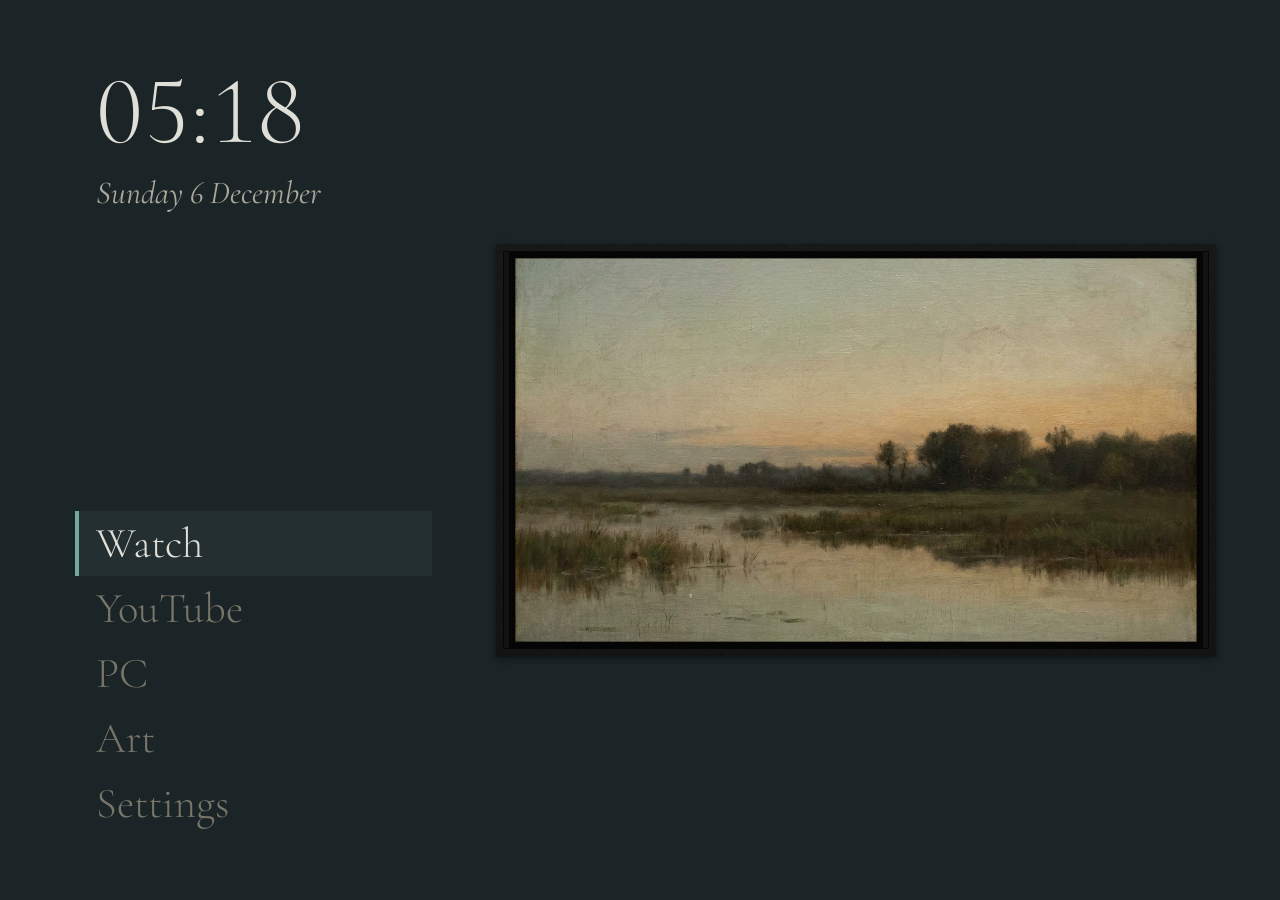
==== commit 32733712: "Add channel-button app brightness with on-screen indicator" ====
--- a/framed/index.html
+++ b/framed/index.html
@@ -264,6 +264,13 @@
     </section>
 
     <div class="toast" id="toast" role="status" aria-live="polite" hidden></div>
+  </div>
+
+  <div id="brightness-veil" class="brightness-veil" aria-hidden="true"></div>
+  <div id="brightness-hud" class="brightness-hud" role="meter" aria-label="Brightness"
+       aria-valuemin="5" aria-valuemax="100" aria-valuenow="100" hidden>
+    <div class="brightness-hud__label"><span>Brightness</span><span id="brightness-value">100%</span></div>
+    <div class="brightness-hud__track"><div id="brightness-fill" class="brightness-hud__fill"></div></div>
   </div>
 
   <!-- order matters: no modules (file:// must work), each file attaches to window.framed -->
@@ -296,6 +303,7 @@
   <script src="js/engine.js"></script>         <!-- playback engine seam: AVPlay on Tizen, <video> elsewhere -->
   <script src="js/screens/media-play.js"></script>
   <script src="js/screens/settings.js"></script>
+  <script src="js/brightness.js"></script>
   <script src="js/app.js"></script>
 </body>
 </html>
--- a/framed/css/theme.css
+++ b/framed/css/theme.css
@@ -97,6 +97,8 @@
   --fr-home-art-recede: 0.45;          /* how far it dims while another app is focused */
 
   /* ---- shape & motion: the pyramid does not forgive curves; motion cuts ---- */
+  --fr-brightness-width: 40rem;
+  --fr-brightness-track-height: 0.6rem;
   --fr-radius: 0;
   --fr-motion: 60ms ease-out;
   --fr-motion-reveal: 110ms ease-out;
--- a/framed/css/app.css
+++ b/framed/css/app.css
@@ -129,7 +129,7 @@
   box-shadow: var(--fr-shadow-panel);
 }
 .panel__sensor { padding: 16px 32px 0; font-size: 16px; opacity: 0.8; }
-.panel__body { flex: 1; overflow-y: auto; padding: var(--fr-space-7) var(--fr-space-7); scrollbar-width: none; }
+.panel__body { flex: 1; min-height: 0; overflow-y: auto; scroll-padding: var(--fr-space-7); padding: var(--fr-space-7) var(--fr-space-7); scrollbar-width: none; }
 .panel__body::-webkit-scrollbar { display: none; }
 
 /* ---------- art stage: the screen, bezel-black around the 16:9 picture ----------
@@ -732,3 +732,18 @@
 .panel__group:first-of-type { margin-top: 0; }
 .panel__body .control { margin-bottom: var(--fr-space-2); }
 .panel__foot { padding: var(--fr-space-4) var(--fr-space-7) var(--fr-space-6); border-top: var(--fr-border-width) solid var(--fr-color-border); }
+
+/* App brightness: above web/native video, below its readable indicator. */
+.brightness-veil {
+  position: fixed; top: 0; right: 0; bottom: 0; left: 0; z-index: 20;
+  background: var(--fr-color-veil); opacity: 0; pointer-events: none;
+}
+.brightness-hud {
+  position: fixed; right: var(--fr-space-7); top: var(--fr-space-7); z-index: 21;
+  width: var(--fr-brightness-width); padding: var(--fr-space-4);
+  background: var(--fr-color-surface-raised); color: var(--fr-color-text);
+  border-radius: var(--fr-radius); pointer-events: none;
+}
+.brightness-hud__label { display: flex; justify-content: space-between; margin-bottom: var(--fr-space-3); }
+.brightness-hud__track { height: var(--fr-brightness-track-height); background: var(--fr-color-border); }
+.brightness-hud__fill { height: 100%; background: var(--fr-color-focus); }
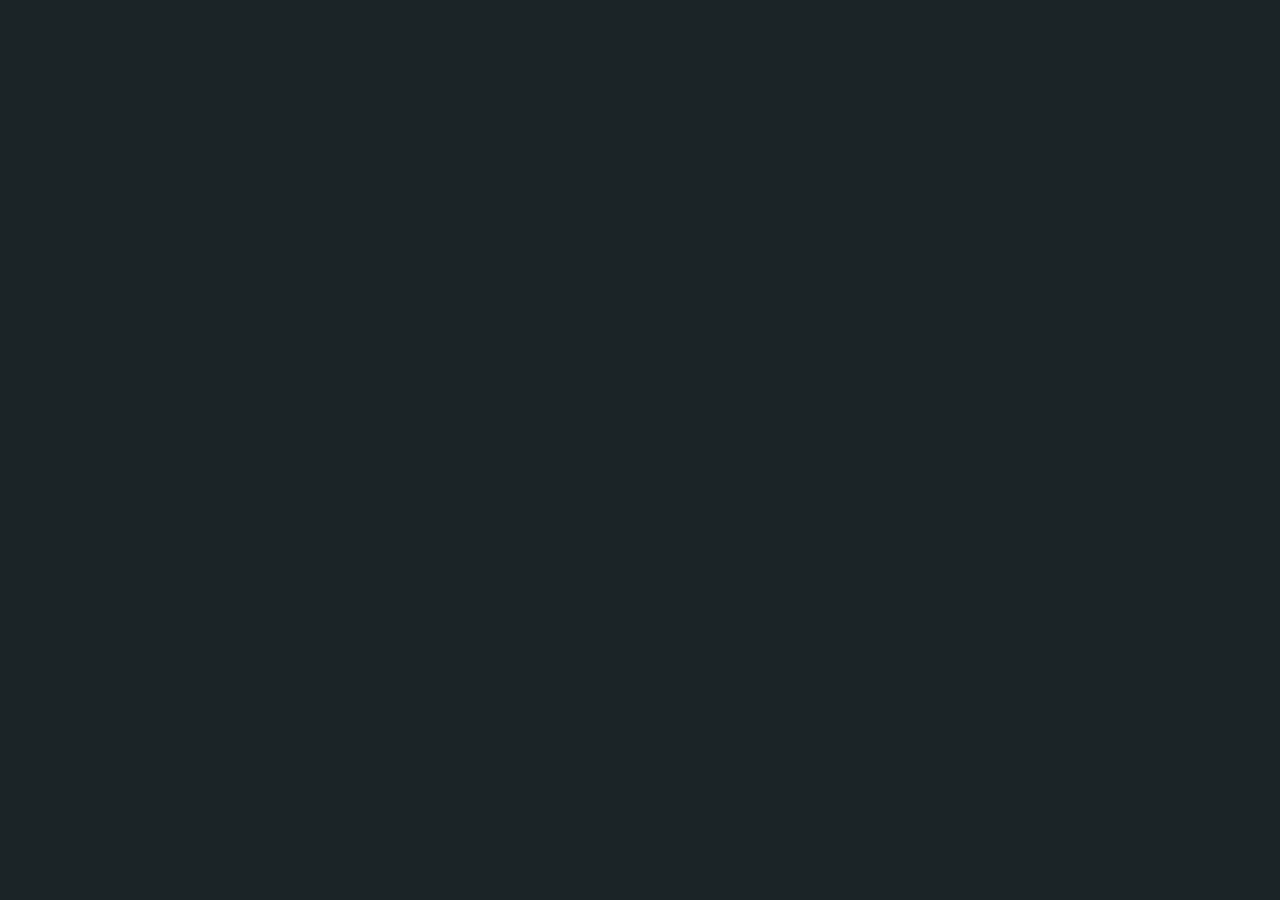
==== commit 64d4c140: "Fix back-nav state loss, keyboard missing chars, settings hint Fix 1 — Back navigation preserves sea" ====
--- a/framed/index.html
+++ b/framed/index.html
@@ -177,9 +177,9 @@
               <div class="progress"><div class="progress__fill" id="mp-upnext-fill" style="width:100%"></div></div>
               <span class="upnext__words" id="mp-upnext-words"></span>
             </div>
-            <p class="upnext__missing">None of this episode’s sources play on this TV.</p>
+            <p class="upnext__missing">None of this episode's sources play on this TV.</p>
             <div class="acts">
-              <button class="act act--fill" id="mp-upnext-go" data-focusable tabindex="-1"><span class="act__name">Play now</span></button>
+              <button class="act act--fill" id="mp-upnext-go" data-focusable tabindex="-1"><span class="act__name">Choose source</span></button>
               <button class="act" id="mp-upnext-stay" data-focusable tabindex="-1"><span class="act__name">Keep watching</span></button>
             </div>
           </div>
@@ -206,7 +206,7 @@
             <button class="act" id="mp-speed" data-focusable tabindex="-1" data-row="speed"><span class="act__name">Speed</span><span class="act__value">1×</span></button>
             <button class="act" id="mp-sound" data-focusable tabindex="-1" data-row="sound"><span class="act__name">Sound</span><span class="act__value"></span></button>
             <button class="act" id="mp-options" data-focusable tabindex="-1"><span class="act__name">Options</span></button>
-            <button class="act" id="mp-next" data-focusable tabindex="-1" hidden><span class="act__name">Next episode</span></button>
+            <button class="act" id="mp-next" data-focusable tabindex="-1" hidden><span class="act__name">Next episode · choose source</span></button>
             <button class="act" id="mp-exit" data-focusable tabindex="-1"><span class="act__name">Exit player</span></button>
             <span class="legend" id="mp-legend"></span>
           </div>
@@ -258,6 +258,7 @@
           <div id="settings-home"></div>
           <div id="settings-theme"></div>
         </div>
+        <p style="color: var(--fr-color-ink-faint); font-size: 0.85em; margin: 2rem 0 0; opacity: 0.7;">Brightness, slideshow, and frame settings are in the Art screen -- press Down on a picture.</p>
       </div>
 
       <div class="about">framed 0.2.0 · Build 2026-11-07-a · <span id="about-bridge">—</span> · <span id="about-library">—</span></div>
--- a/framed/css/app.css
+++ b/framed/css/app.css
@@ -575,7 +575,7 @@
 .player__video { position: absolute; top: 0; right: 0; bottom: 0; left: 0; width: 100%; height: 100%; background: var(--fr-color-veil); }
 .player__video::cue {
   font-family: var(--fr-cue-font); font-size: var(--cue-size, 100%);
-  color: var(--fr-cue-ink); background: var(--fr-cue-ground);
+  color: var(--fr-cue-ink); background: var(--cue-background, transparent);
 }
 /* AVPlay draws video on a plane behind the webview, so cues render in DOM.
    The opaque player surface must also get out of the way for the plane to show. */
@@ -589,10 +589,9 @@
   display: flex; flex-direction: column; align-items: center; gap: 2px;
   font-family: var(--fr-cue-font); font-size: 28px;
 }
-.player__subs.is-lifted { bottom: 22%; }
 .player__sub-line {
   max-width: 80%; text-align: center; line-height: 1.3;
-  color: var(--fr-cue-ink); background: var(--fr-cue-ground);
+  color: var(--fr-cue-ink); background: var(--cue-background, transparent);
 }
 .player__dim {
   position: absolute; top: 0; right: 0; bottom: 0; left: 0; pointer-events: none;
@@ -747,3 +746,7 @@
 .brightness-hud__label { display: flex; justify-content: space-between; margin-bottom: var(--fr-space-3); }
 .brightness-hud__track { height: var(--fr-brightness-track-height); background: var(--fr-color-border); }
 .brightness-hud__fill { height: 100%; background: var(--fr-color-focus); }
+
+/* Source descriptions preserve addon line breaks and long release filenames. */
+.src-description { white-space: pre-wrap; overflow-wrap: anywhere; word-break: break-word; padding: var(--fr-space-4); color: var(--fr-color-text-muted); }
+.ep-watch { width: auto; margin-left: calc(6.4rem + var(--fr-space-4)); }
